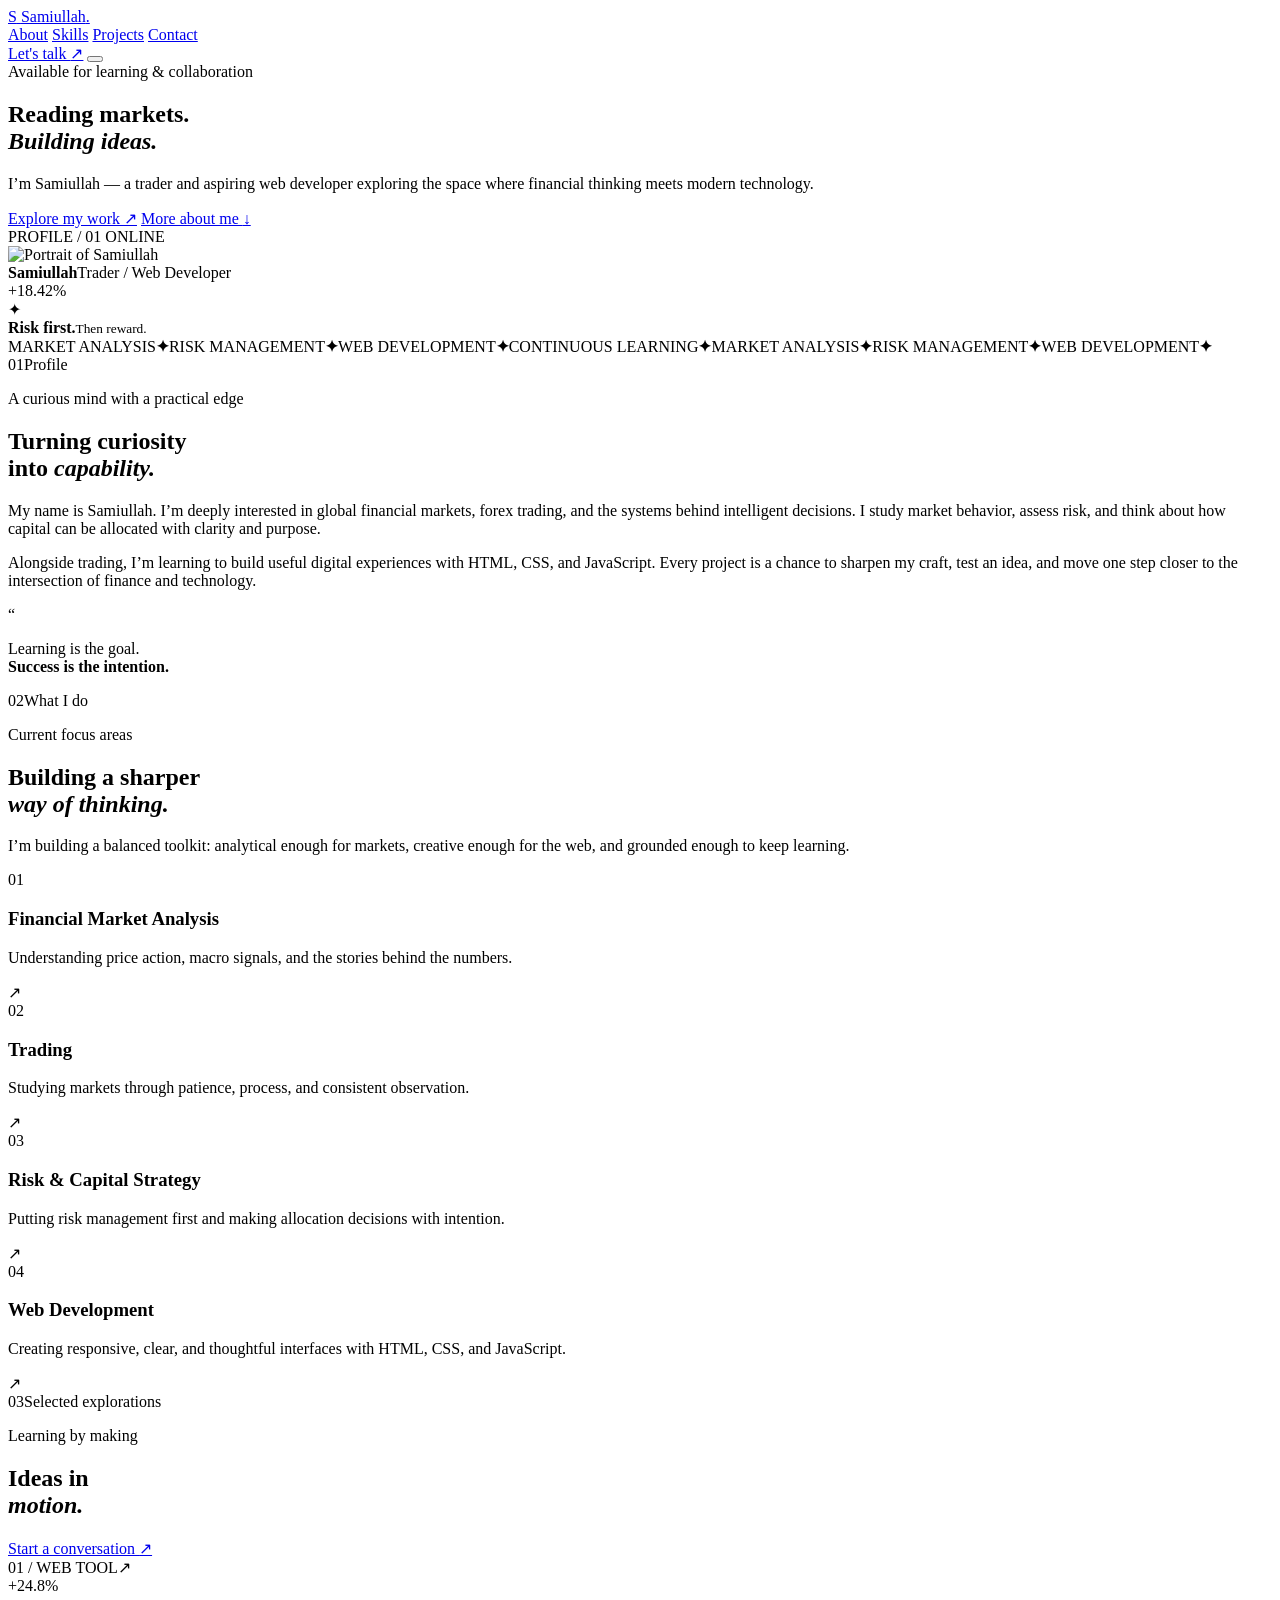
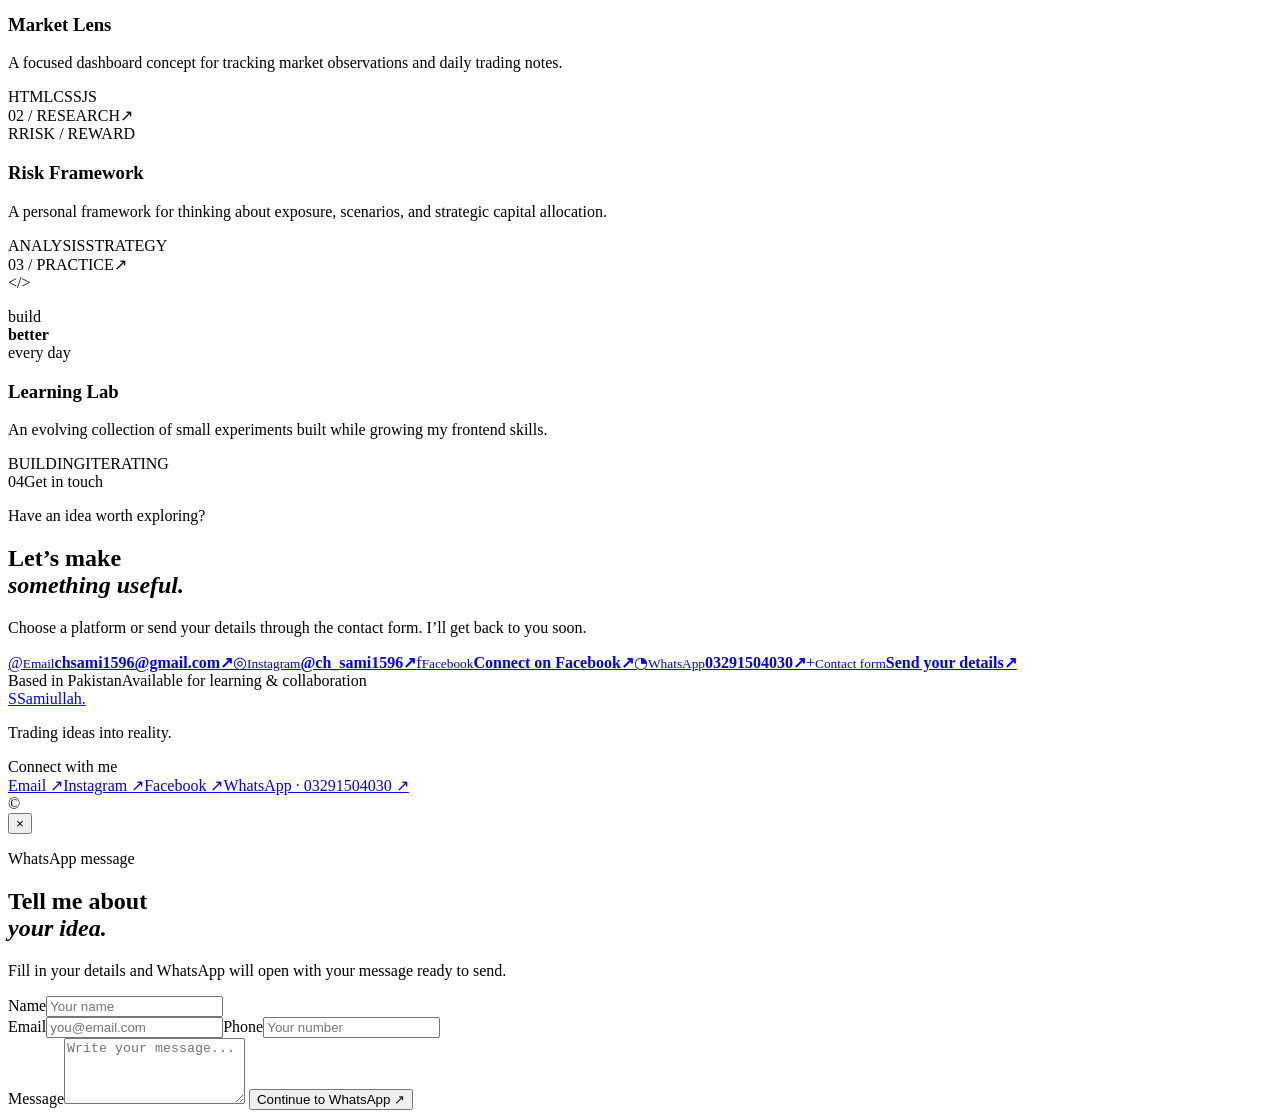
==== index.html @ 3edd19f3 "index.html added" ====
<!DOCTYPE html>
<html lang="en">
<head>
  <meta charset="UTF-8" />
  <meta name="viewport" content="width=device-width, initial-scale=1.0" />
  <meta name="description" content="Samiullah's portfolio — trader, market analyst, and aspiring web developer." />
  <title>Samiullah | Trader & Web Developer</title>
  <link rel="preconnect" href="https://fonts.googleapis.com" />
  <link rel="preconnect" href="https://fonts.gstatic.com" crossorigin />
  <link href="https://fonts.googleapis.com/css2?family=DM+Mono:wght@400;500&family=Manrope:wght@400;500;600;700;800&display=swap" rel="stylesheet" />
  <link rel="stylesheet" href="style.css" />
</head>
<body>
  <div class="page-shell">
    <header class="site-header" id="top">
      <a class="brand" href="#top" aria-label="Samiullah home">
        <span class="brand-mark">S</span>
        <span>Samiullah<span class="brand-dot">.</span></span>
      </a>
      <nav class="desktop-nav" aria-label="Main navigation">
        <a href="#about">About</a>
        <a href="#skills">Skills</a>
        <a href="#projects">Projects</a>
        <a href="#contact">Contact</a>
      </nav>
      <a class="header-cta" href="mailto:chsami1596@gmail.com">Let's talk <span>↗</span></a>
      <button class="menu-toggle" aria-label="Open navigation" aria-expanded="false"><span></span><span></span></button>
    </header>

    <main>
      <section class="hero section-grid" aria-labelledby="hero-title">
        <div class="hero-copy reveal">
          <div class="eyebrow"><span class="status-dot"></span> Available for learning & collaboration</div>
          <h1 id="hero-title">Reading markets.<br /><em>Building ideas.</em></h1>
          <p class="hero-intro">I’m Samiullah — a trader and aspiring web developer exploring the space where financial thinking meets modern technology.</p>
          <div class="hero-actions">
            <a class="button button-primary" href="#projects">Explore my work <span>↗</span></a>
            <a class="text-link" href="#about">More about me <span>↓</span></a>
          </div>
        </div>
        <div class="hero-visual profile-visual reveal reveal-delay">
          <div class="profile-card">
            <div class="profile-top"><span>PROFILE / 01</span><span class="live-label"><i></i> ONLINE</span></div>
            <div class="portrait-frame"><img src="sami.png" alt="Portrait of Samiullah" /></div>
            <div class="profile-caption"><div><strong>Samiullah</strong><span>Trader / Web Developer</span></div><span class="profile-signal">+18.42%</span></div>
          </div>
          <div class="floating-note"><span class="note-icon">✦</span><div><strong>Risk first.</strong><small>Then reward.</small></div></div>
        </div>
      </section>

      <div class="ticker" aria-label="Portfolio themes">
        <div class="ticker-track"><span>MARKET ANALYSIS</span><b>✦</b><span>RISK MANAGEMENT</span><b>✦</b><span>WEB DEVELOPMENT</span><b>✦</b><span>CONTINUOUS LEARNING</span><b>✦</b><span>MARKET ANALYSIS</span><b>✦</b><span>RISK MANAGEMENT</span><b>✦</b><span>WEB DEVELOPMENT</span><b>✦</b></div>
      </div>

      <section class="about section-grid section-space" id="about">
        <div class="section-kicker"><span>01</span><span class="line"></span><span>Profile</span></div>
        <div class="about-content reveal">
          <div class="section-heading"><p class="overline">A curious mind with a practical edge</p><h2>Turning curiosity<br />into <em>capability.</em></h2></div>
          <div class="about-columns"><p>My name is Samiullah. I’m deeply interested in global financial markets, forex trading, and the systems behind intelligent decisions. I study market behavior, assess risk, and think about how capital can be allocated with clarity and purpose.</p><p>Alongside trading, I’m learning to build useful digital experiences with HTML, CSS, and JavaScript. Every project is a chance to sharpen my craft, test an idea, and move one step closer to the intersection of finance and technology.</p></div>
          <div class="quote"><span>“</span><p>Learning is the goal.<br /><strong>Success is the intention.</strong></p></div>
        </div>
      </section>

      <section class="skills section-space" id="skills">
        <div class="section-kicker"><span>02</span><span class="line"></span><span>What I do</span></div>
        <div class="skills-header reveal"><div><p class="overline">Current focus areas</p><h2>Building a sharper<br /><em>way of thinking.</em></h2></div><p class="section-aside">I’m building a balanced toolkit: analytical enough for markets, creative enough for the web, and grounded enough to keep learning.</p></div>
        <div class="skills-list">
          <article class="skill-row reveal"><span class="skill-number">01</span><div class="skill-main"><h3>Financial Market Analysis</h3><p>Understanding price action, macro signals, and the stories behind the numbers.</p></div><span class="skill-arrow">↗</span></article>
          <article class="skill-row reveal"><span class="skill-number">02</span><div class="skill-main"><h3>Trading</h3><p>Studying markets through patience, process, and consistent observation.</p></div><span class="skill-arrow">↗</span></article>
          <article class="skill-row reveal"><span class="skill-number">03</span><div class="skill-main"><h3>Risk & Capital Strategy</h3><p>Putting risk management first and making allocation decisions with intention.</p></div><span class="skill-arrow">↗</span></article>
          <article class="skill-row reveal"><span class="skill-number">04</span><div class="skill-main"><h3>Web Development</h3><p>Creating responsive, clear, and thoughtful interfaces with HTML, CSS, and JavaScript.</p></div><span class="skill-arrow">↗</span></article>
        </div>
      </section>

      <section class="projects section-space" id="projects">
        <div class="section-kicker"><span>03</span><span class="line"></span><span>Selected explorations</span></div>
        <div class="projects-header reveal"><div><p class="overline">Learning by making</p><h2>Ideas in<br /><em>motion.</em></h2></div><a class="text-link" href="mailto:chsami1596@gmail.com?subject=Project%20collaboration">Start a conversation <span>↗</span></a></div>
        <div class="project-grid">
          <article class="project-card project-card-dark reveal"><div class="project-top"><span class="project-type">01 / WEB TOOL</span><span class="project-icon">↗</span></div><div class="mini-dashboard"><div class="mini-bars"><i></i><i></i><i></i><i></i><i></i></div><div class="mini-line"></div><span>+24.8%</span></div><div class="project-info"><h3>Market Lens</h3><p>A focused dashboard concept for tracking market observations and daily trading notes.</p><div class="tags"><span>HTML</span><span>CSS</span><span>JS</span></div></div></article>
          <article class="project-card project-card-green reveal"><div class="project-top"><span class="project-type">02 / RESEARCH</span><span class="project-icon">↗</span></div><div class="research-visual"><span class="research-orbit orbit-one"></span><span class="research-orbit orbit-two"></span><span class="research-core">R</span><span class="research-label">RISK / REWARD</span></div><div class="project-info"><h3>Risk Framework</h3><p>A personal framework for thinking about exposure, scenarios, and strategic capital allocation.</p><div class="tags"><span>ANALYSIS</span><span>STRATEGY</span></div></div></article>
          <article class="project-card project-card-paper reveal"><div class="project-top"><span class="project-type">03 / PRACTICE</span><span class="project-icon">↗</span></div><div class="code-visual"><span>&lt;/&gt;</span><p>build<br /><b>better</b><br />every day<span class="cursor"></span></p></div><div class="project-info"><h3>Learning Lab</h3><p>An evolving collection of small experiments built while growing my frontend skills.</p><div class="tags"><span>BUILDING</span><span>ITERATING</span></div></div></article>
        </div>
      </section>

      <section class="contact section-space" id="contact">
        <div class="contact-panel reveal"><div class="section-kicker"><span>04</span><span class="line"></span><span>Get in touch</span></div><div class="contact-content"><p class="overline">Have an idea worth exploring?</p><h2>Let’s make<br /><em>something useful.</em></h2><p class="contact-copy">Choose a platform or send your details through the contact form. I’ll get back to you soon.</p><div class="contact-links"><a class="contact-link contact-trigger" data-contact="email" href="#whatsapp-form"><span class="contact-link-icon">@</span><span><small>Email</small><strong>chsami1596@gmail.com</strong></span><b>↗</b></a><a class="contact-link contact-trigger" data-contact="instagram" href="#whatsapp-form"><span class="contact-link-icon">◎</span><span><small>Instagram</small><strong>@ch_sami1596</strong></span><b>↗</b></a><a class="contact-link contact-trigger" data-contact="facebook" href="#whatsapp-form"><span class="contact-link-icon">f</span><span><small>Facebook</small><strong>Connect on Facebook</strong></span><b>↗</b></a><a class="contact-link contact-trigger" data-contact="whatsapp" href="#whatsapp-form"><span class="contact-link-icon">◔</span><span><small>WhatsApp</small><strong>03291504030</strong></span><b>↗</b></a><a class="contact-link contact-trigger contact-link-form" data-contact="whatsapp" href="#whatsapp-form"><span class="contact-link-icon">+</span><span><small>Contact form</small><strong>Send your details</strong></span><b>↗</b></a></div><div class="contact-meta"><span>Based in Pakistan</span><span>Available for learning & collaboration</span></div></div></div>
      </section>
    </main>
    <footer class="site-footer">
      <div class="footer-brand"><a class="brand" href="#top"><span class="brand-mark">S</span><span>Samiullah<span class="brand-dot">.</span></span></a><p>Trading ideas into reality.</p></div>
      <div class="footer-contact"><span class="footer-label">Connect with me</span><div class="footer-links"><a class="contact-trigger" data-contact="email" href="#whatsapp-form">Email <span>↗</span></a><a class="contact-trigger" data-contact="instagram" href="#whatsapp-form">Instagram <span>↗</span></a><a class="contact-trigger" data-contact="facebook" href="#whatsapp-form">Facebook <span>↗</span></a><a class="contact-trigger" data-contact="whatsapp" href="#whatsapp-form">WhatsApp · 03291504030 <span>↗</span></a></div></div>
      <span class="footer-year">© <span id="year"></span></span>
    </footer>
  </div>
  <div class="modal" id="whatsapp-form" aria-hidden="true" role="dialog" aria-modal="true" aria-labelledby="whatsapp-title">
    <div class="modal-backdrop" data-close-modal></div>
    <div class="modal-card">
      <button class="modal-close" type="button" aria-label="Close contact form" data-close-modal>×</button>
      <p class="overline" id="modal-channel-label">WhatsApp message</p>
      <h2 id="whatsapp-title">Tell me about<br /><em>your idea.</em></h2>
      <p class="modal-intro">Fill in your details and WhatsApp will open with your message ready to send.</p>
      <form id="whatsapp-contact-form">
        <label>Name<input type="text" name="name" placeholder="Your name" required /></label>
        <div class="form-row"><label>Email<input type="email" name="email" placeholder="you@email.com" required /></label><label>Phone<input type="tel" name="phone" placeholder="Your number" required /></label></div>
        <label>Message<textarea name="message" rows="4" placeholder="Write your message..." required></textarea></label>
        <button class="button button-primary" id="modal-submit" type="submit">Continue to WhatsApp <span>↗</span></button>
      </form>
    </div>
  </div>
  <script src="script.js"></script>
</body>
</html>
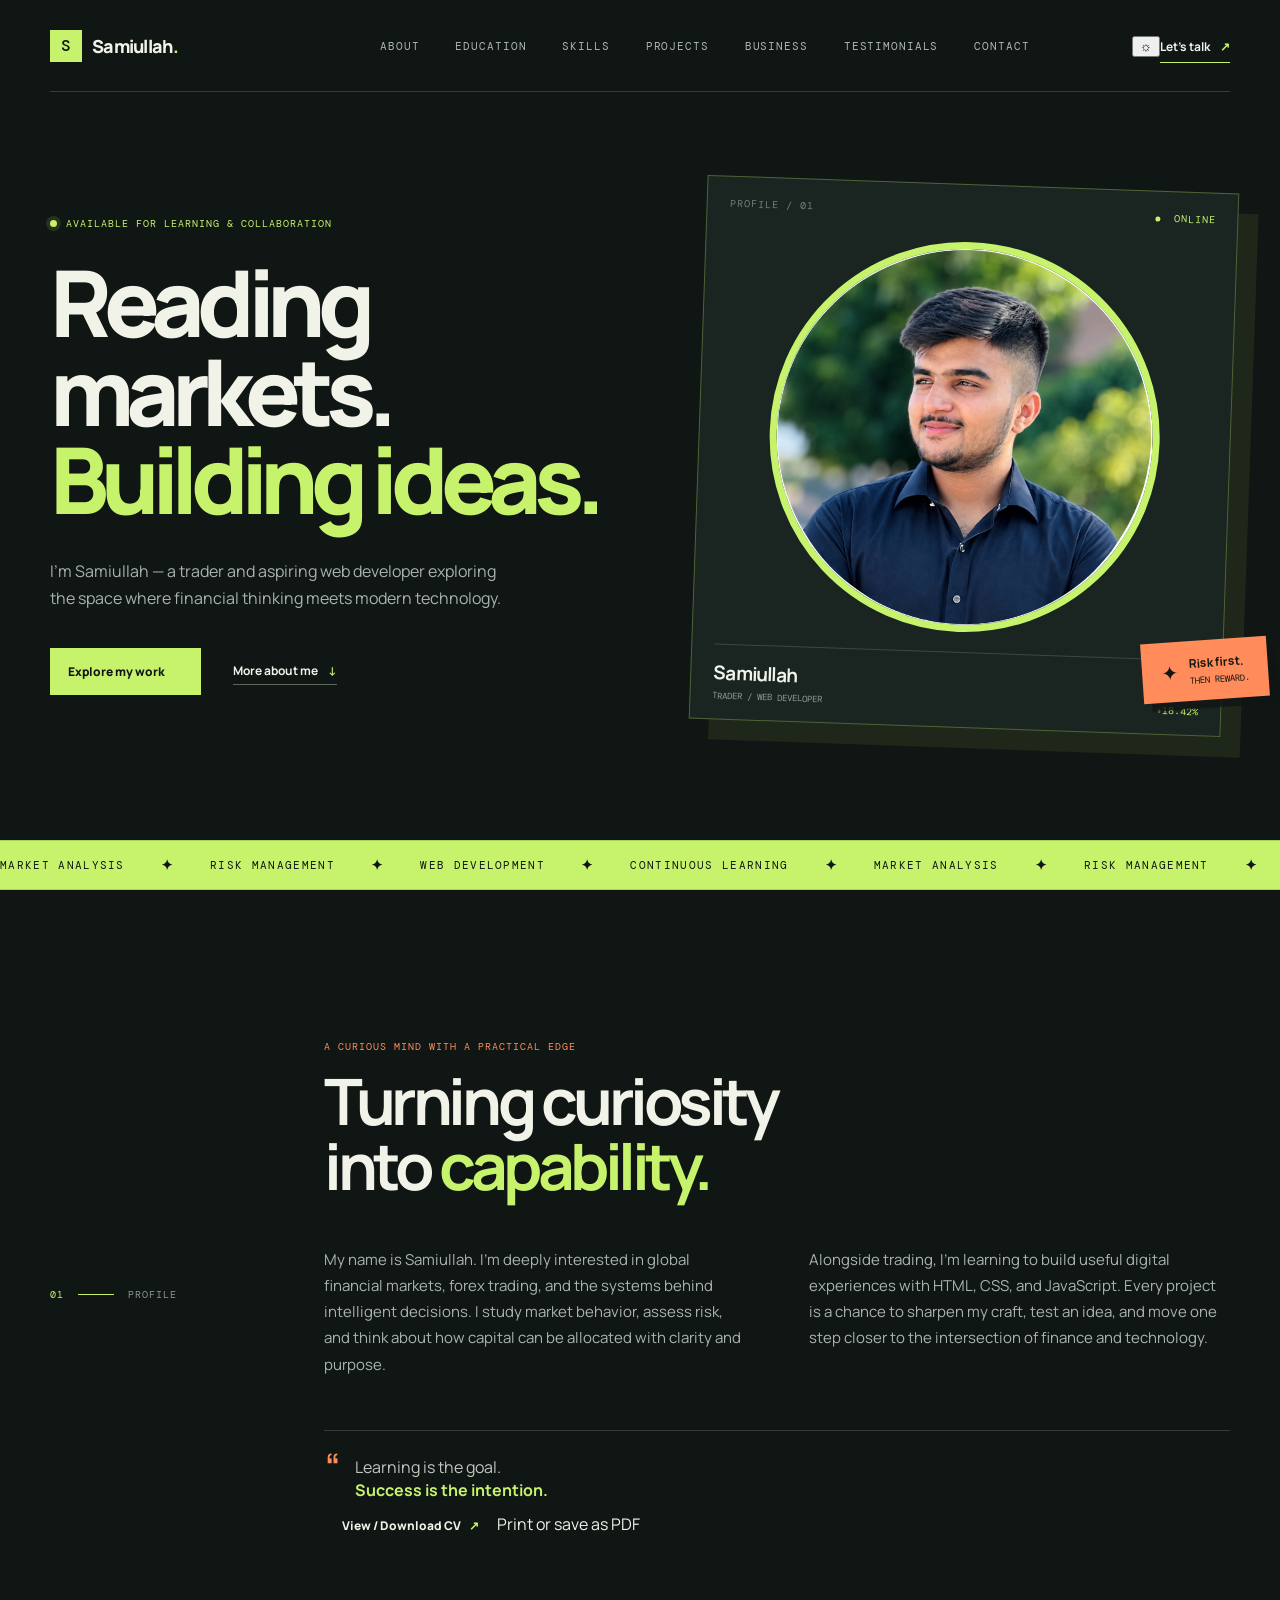
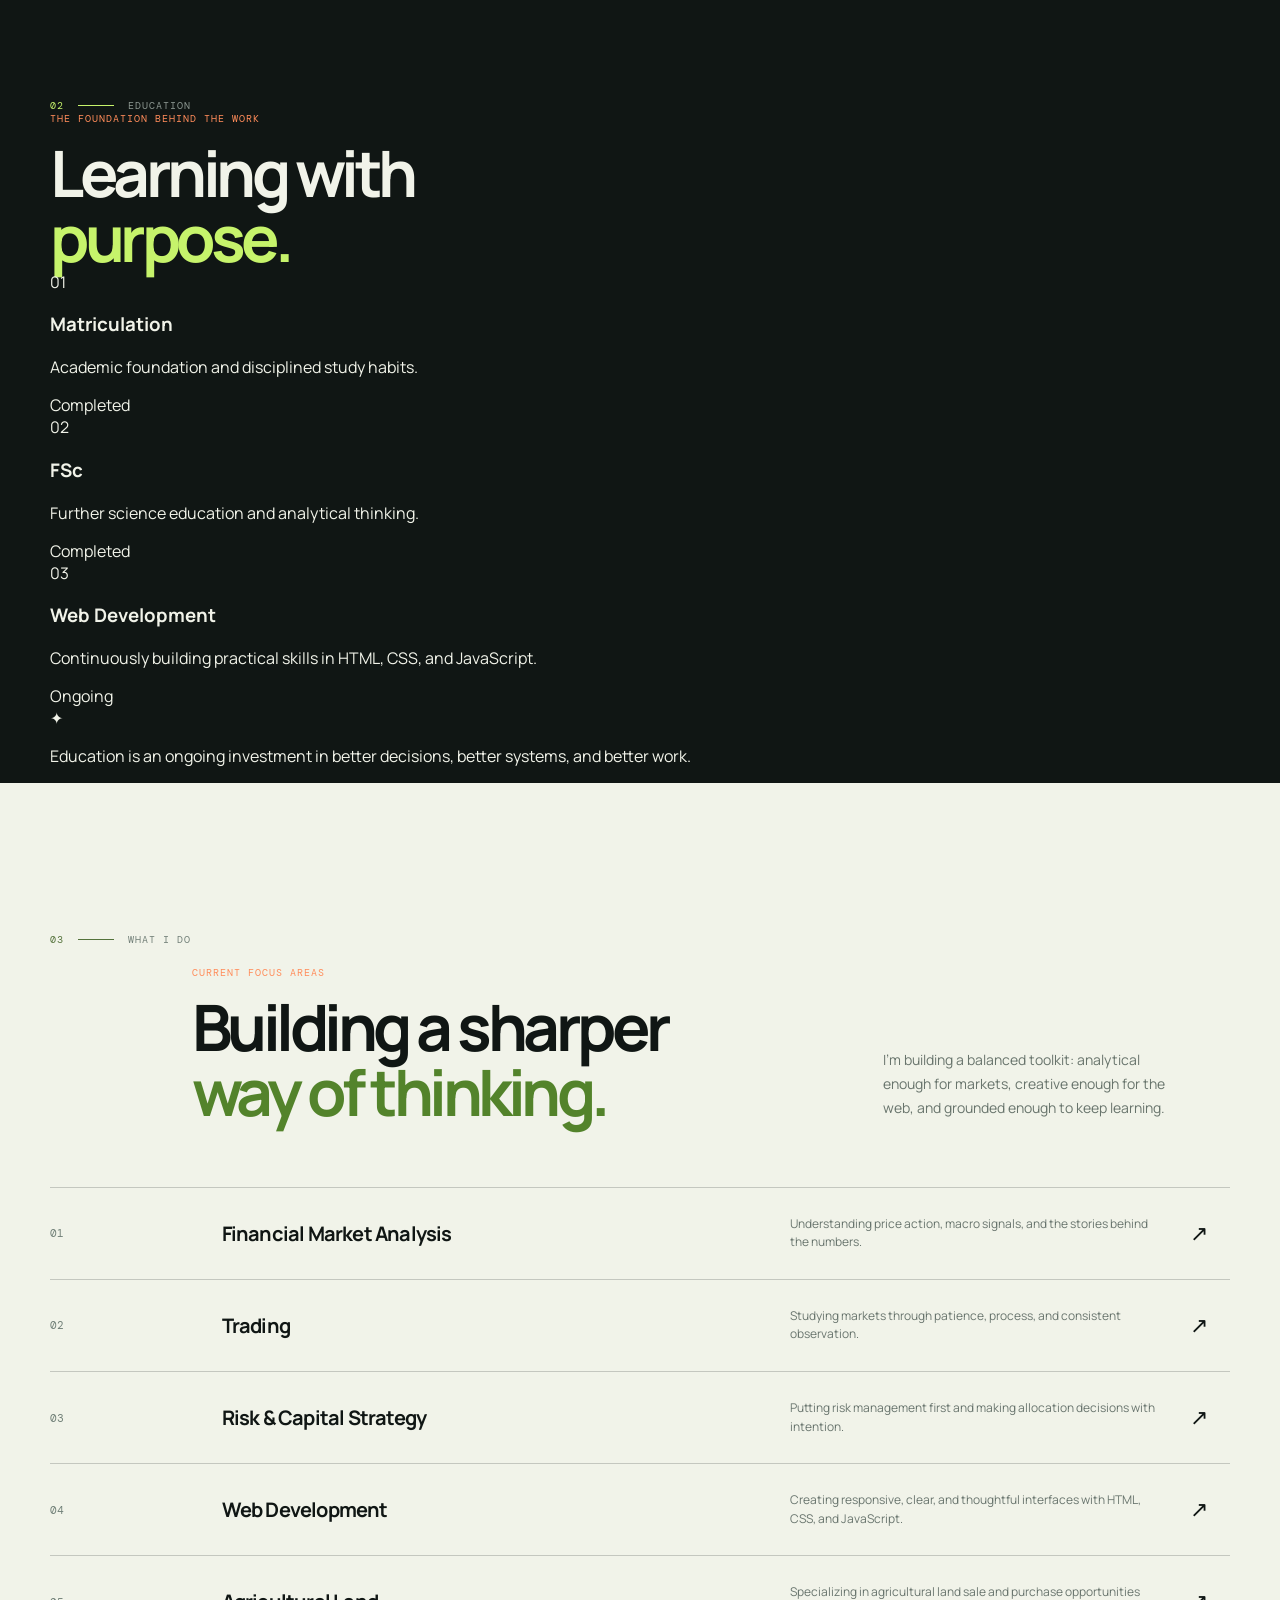
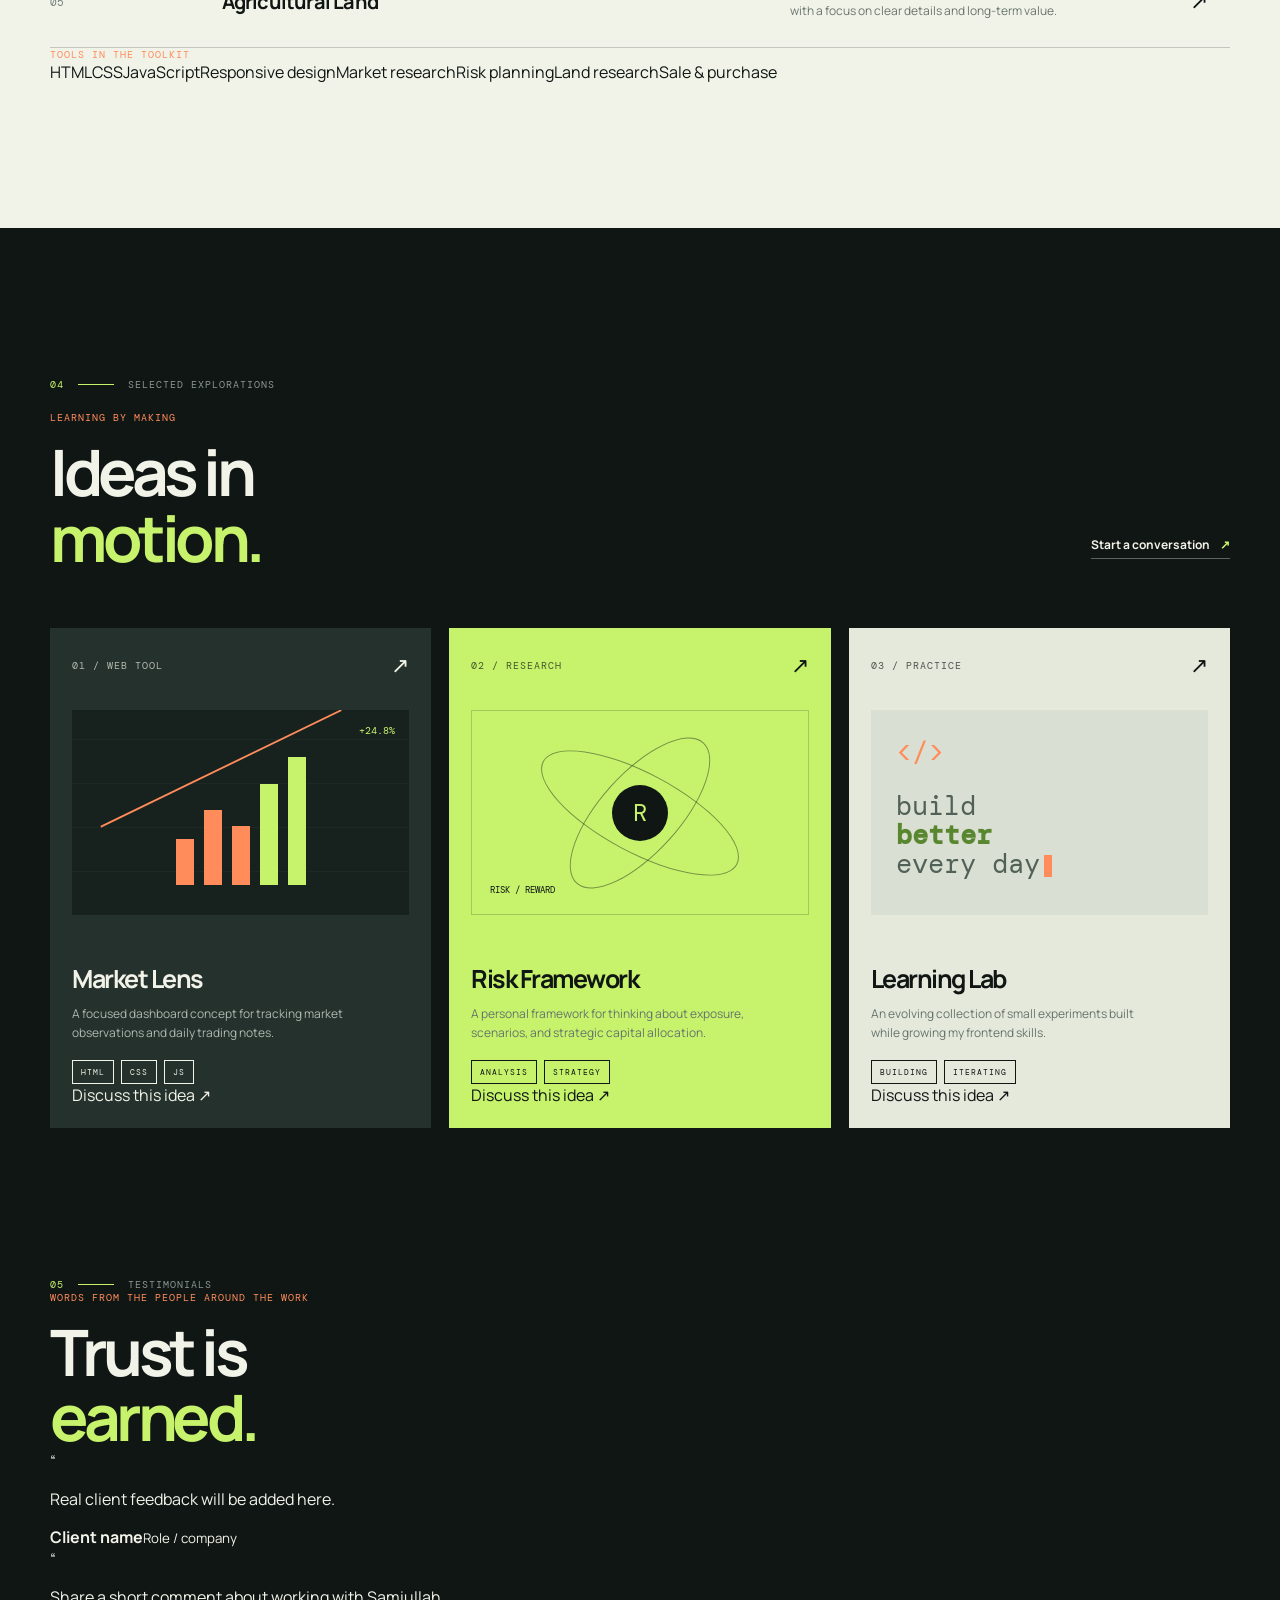
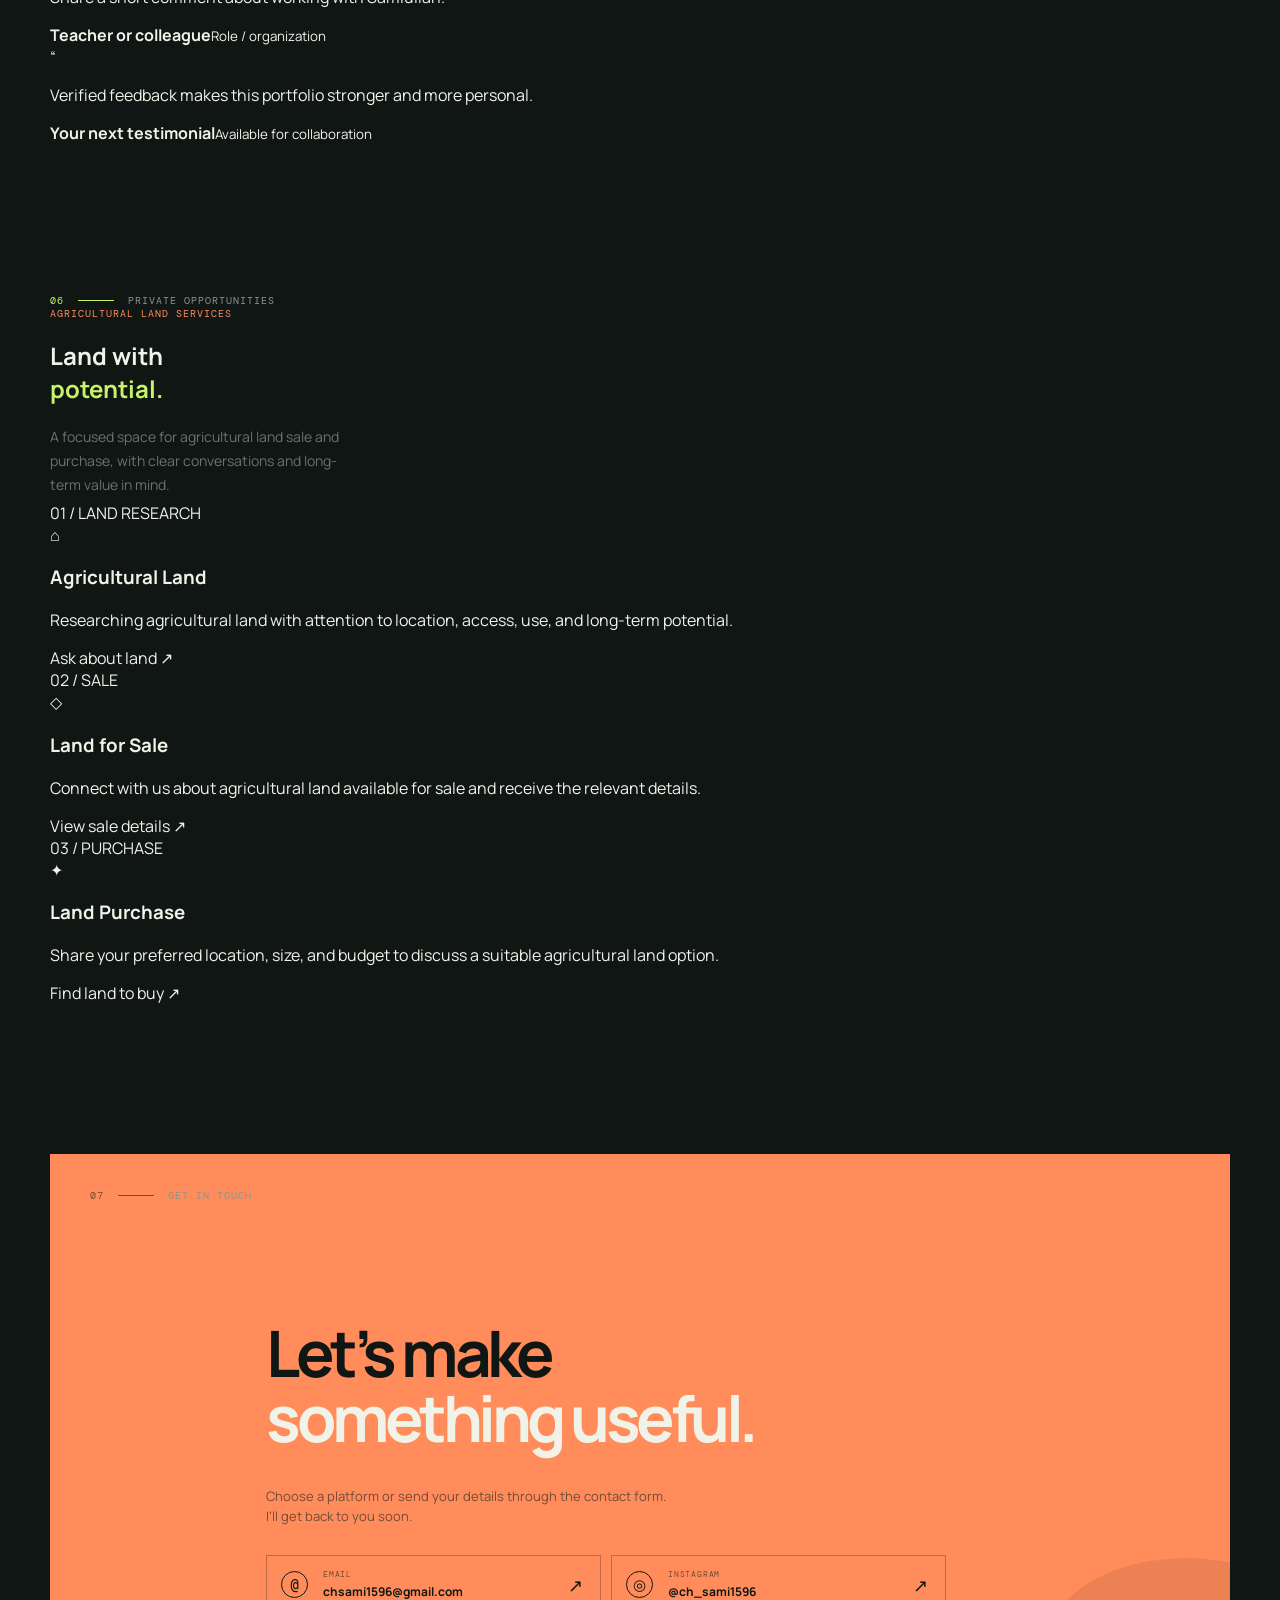
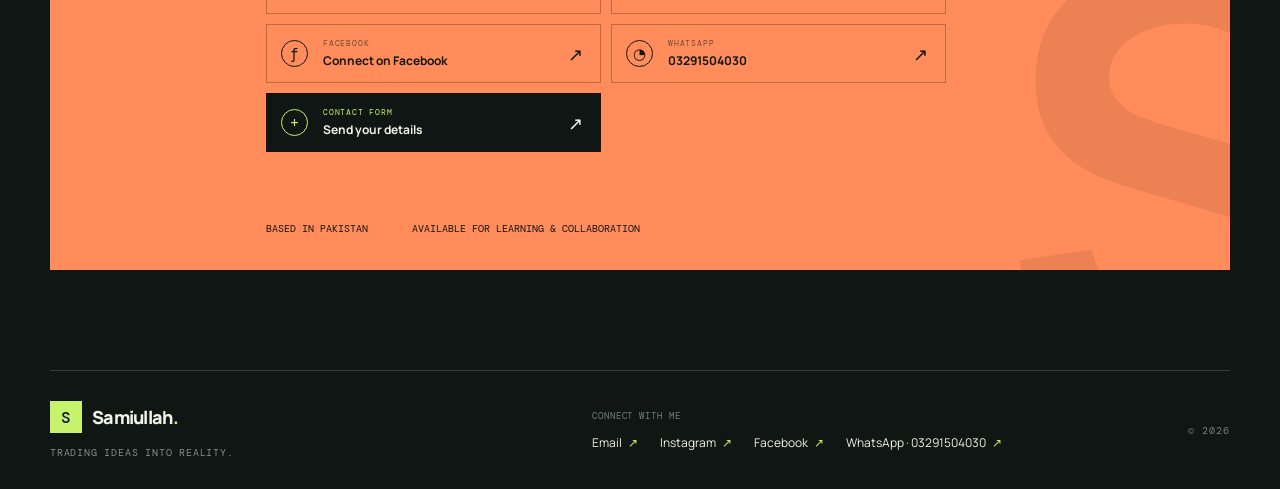
==== commit fb17c987: "index.html" ====
--- a/index.html
+++ b/index.html
@@ -4,11 +4,26 @@
   <meta charset="UTF-8" />
   <meta name="viewport" content="width=device-width, initial-scale=1.0" />
   <meta name="description" content="Samiullah's portfolio — trader, market analyst, and aspiring web developer." />
+  <meta name="theme-color" content="#101614" />
+  <meta property="og:title" content="Samiullah | Trader & Web Developer" />
+  <meta property="og:description" content="A portfolio exploring the space between financial thinking and modern technology." />
+  <meta property="og:type" content="website" />
+  <meta property="og:image" content="sami.png" />
+  <link rel="canonical" href="https://your-domain.com/" />
   <title>Samiullah | Trader & Web Developer</title>
+  <link rel="icon" type="image/png" href="sami.png" />
   <link rel="preconnect" href="https://fonts.googleapis.com" />
   <link rel="preconnect" href="https://fonts.gstatic.com" crossorigin />
   <link href="https://fonts.googleapis.com/css2?family=DM+Mono:wght@400;500&family=Manrope:wght@400;500;600;700;800&display=swap" rel="stylesheet" />
   <link rel="stylesheet" href="style.css" />
+  <!-- Replace G-REPLACE_WITH_MEASUREMENT_ID with your Google Analytics 4 ID. -->
+  <script async src="https://www.googletagmanager.com/gtag/js?id=G-REPLACE_WITH_MEASUREMENT_ID"></script>
+  <script>
+    window.dataLayer = window.dataLayer || [];
+    function gtag(){dataLayer.push(arguments);}
+    gtag('js', new Date());
+    gtag('config', 'G-REPLACE_WITH_MEASUREMENT_ID');
+  </script>
 </head>
 <body>
   <div class="page-shell">
@@ -19,11 +34,14 @@
       </a>
       <nav class="desktop-nav" aria-label="Main navigation">
         <a href="#about">About</a>
+        <a href="#education">Education</a>
         <a href="#skills">Skills</a>
         <a href="#projects">Projects</a>
+        <a href="#business">Business</a>
+        <a href="#testimonials">Testimonials</a>
         <a href="#contact">Contact</a>
       </nav>
-      <a class="header-cta" href="mailto:chsami1596@gmail.com">Let's talk <span>↗</span></a>
+      <div class="header-actions"><button class="theme-toggle" type="button" aria-label="Switch to light theme" aria-pressed="false"><span>☼</span></button><a class="header-cta" href="https://wa.me/923291504030?text=Hello%20Samiullah%2C%20I%27d%20like%20to%20talk.">Let's talk <span>↗</span></a></div>
       <button class="menu-toggle" aria-label="Open navigation" aria-expanded="false"><span></span><span></span></button>
     </header>
 
@@ -58,32 +76,70 @@
           <div class="section-heading"><p class="overline">A curious mind with a practical edge</p><h2>Turning curiosity<br />into <em>capability.</em></h2></div>
           <div class="about-columns"><p>My name is Samiullah. I’m deeply interested in global financial markets, forex trading, and the systems behind intelligent decisions. I study market behavior, assess risk, and think about how capital can be allocated with clarity and purpose.</p><p>Alongside trading, I’m learning to build useful digital experiences with HTML, CSS, and JavaScript. Every project is a chance to sharpen my craft, test an idea, and move one step closer to the intersection of finance and technology.</p></div>
           <div class="quote"><span>“</span><p>Learning is the goal.<br /><strong>Success is the intention.</strong></p></div>
+          <div class="profile-actions"><a class="button button-dark" href="cv.html" target="_blank" rel="noopener">View / Download CV <span>↗</span></a><span>Print or save as PDF</span></div>
+        </div>
+      </section>
+
+      <section class="education section-grid section-space" id="education">
+        <div class="section-kicker"><span>02</span><span class="line"></span><span>Education</span></div>
+        <div class="education-content reveal">
+          <div class="section-heading"><p class="overline">The foundation behind the work</p><h2>Learning with<br /><em>purpose.</em></h2></div>
+          <div class="education-list">
+            <article class="education-item"><span class="education-number">01</span><div><h3>Matriculation</h3><p>Academic foundation and disciplined study habits.</p></div><span class="education-status">Completed</span></article>
+            <article class="education-item"><span class="education-number">02</span><div><h3>FSc</h3><p>Further science education and analytical thinking.</p></div><span class="education-status">Completed</span></article>
+            <article class="education-item"><span class="education-number">03</span><div><h3>Web Development</h3><p>Continuously building practical skills in HTML, CSS, and JavaScript.</p></div><span class="education-status">Ongoing</span></article>
+          </div>
+          <div class="education-note"><span>✦</span><p>Education is an ongoing investment in better decisions, better systems, and better work.</p></div>
         </div>
       </section>
 
       <section class="skills section-space" id="skills">
-        <div class="section-kicker"><span>02</span><span class="line"></span><span>What I do</span></div>
+        <div class="section-kicker"><span>03</span><span class="line"></span><span>What I do</span></div>
         <div class="skills-header reveal"><div><p class="overline">Current focus areas</p><h2>Building a sharper<br /><em>way of thinking.</em></h2></div><p class="section-aside">I’m building a balanced toolkit: analytical enough for markets, creative enough for the web, and grounded enough to keep learning.</p></div>
         <div class="skills-list">
           <article class="skill-row reveal"><span class="skill-number">01</span><div class="skill-main"><h3>Financial Market Analysis</h3><p>Understanding price action, macro signals, and the stories behind the numbers.</p></div><span class="skill-arrow">↗</span></article>
           <article class="skill-row reveal"><span class="skill-number">02</span><div class="skill-main"><h3>Trading</h3><p>Studying markets through patience, process, and consistent observation.</p></div><span class="skill-arrow">↗</span></article>
           <article class="skill-row reveal"><span class="skill-number">03</span><div class="skill-main"><h3>Risk & Capital Strategy</h3><p>Putting risk management first and making allocation decisions with intention.</p></div><span class="skill-arrow">↗</span></article>
           <article class="skill-row reveal"><span class="skill-number">04</span><div class="skill-main"><h3>Web Development</h3><p>Creating responsive, clear, and thoughtful interfaces with HTML, CSS, and JavaScript.</p></div><span class="skill-arrow">↗</span></article>
+          <article class="skill-row reveal"><span class="skill-number">05</span><div class="skill-main"><h3>Agricultural Land</h3><p>Specializing in agricultural land sale and purchase opportunities with a focus on clear details and long-term value.</p></div><span class="skill-arrow">↗</span></article>
+        </div>
+        <div class="toolkit reveal"><p class="overline">Tools in the toolkit</p><div class="toolkit-list"><span>HTML</span><span>CSS</span><span>JavaScript</span><span>Responsive design</span><span>Market research</span><span>Risk planning</span><span>Land research</span><span>Sale & purchase</span></div></div>
+      </section>
+
+      <section class="projects section-space" id="projects">
+        <div class="section-kicker"><span>04</span><span class="line"></span><span>Selected explorations</span></div>
+        <div class="projects-header reveal"><div><p class="overline">Learning by making</p><h2>Ideas in<br /><em>motion.</em></h2></div><a class="text-link" href="mailto:chsami1596@gmail.com?subject=Project%20collaboration">Start a conversation <span>↗</span></a></div>
+        <div class="project-grid">
+          <article class="project-card project-card-dark reveal"><div class="project-top"><span class="project-type">01 / WEB TOOL</span><span class="project-icon">↗</span></div><div class="mini-dashboard"><div class="mini-bars"><i></i><i></i><i></i><i></i><i></i></div><div class="mini-line"></div><span>+24.8%</span></div><div class="project-info"><h3>Market Lens</h3><p>A focused dashboard concept for tracking market observations and daily trading notes.</p><div class="tags"><span>HTML</span><span>CSS</span><span>JS</span></div><a class="project-link" href="#contact">Discuss this idea <span>↗</span></a></div></article>
+          <article class="project-card project-card-green reveal"><div class="project-top"><span class="project-type">02 / RESEARCH</span><span class="project-icon">↗</span></div><div class="research-visual"><span class="research-orbit orbit-one"></span><span class="research-orbit orbit-two"></span><span class="research-core">R</span><span class="research-label">RISK / REWARD</span></div><div class="project-info"><h3>Risk Framework</h3><p>A personal framework for thinking about exposure, scenarios, and strategic capital allocation.</p><div class="tags"><span>ANALYSIS</span><span>STRATEGY</span></div><a class="project-link" href="#contact">Discuss this idea <span>↗</span></a></div></article>
+          <article class="project-card project-card-paper reveal"><div class="project-top"><span class="project-type">03 / PRACTICE</span><span class="project-icon">↗</span></div><div class="code-visual"><span>&lt;/&gt;</span><p>build<br /><b>better</b><br />every day<span class="cursor"></span></p></div><div class="project-info"><h3>Learning Lab</h3><p>An evolving collection of small experiments built while growing my frontend skills.</p><div class="tags"><span>BUILDING</span><span>ITERATING</span></div><a class="project-link" href="#contact">Discuss this idea <span>↗</span></a></div></article>
         </div>
       </section>
 
-      <section class="projects section-space" id="projects">
-        <div class="section-kicker"><span>03</span><span class="line"></span><span>Selected explorations</span></div>
-        <div class="projects-header reveal"><div><p class="overline">Learning by making</p><h2>Ideas in<br /><em>motion.</em></h2></div><a class="text-link" href="mailto:chsami1596@gmail.com?subject=Project%20collaboration">Start a conversation <span>↗</span></a></div>
-        <div class="project-grid">
-          <article class="project-card project-card-dark reveal"><div class="project-top"><span class="project-type">01 / WEB TOOL</span><span class="project-icon">↗</span></div><div class="mini-dashboard"><div class="mini-bars"><i></i><i></i><i></i><i></i><i></i></div><div class="mini-line"></div><span>+24.8%</span></div><div class="project-info"><h3>Market Lens</h3><p>A focused dashboard concept for tracking market observations and daily trading notes.</p><div class="tags"><span>HTML</span><span>CSS</span><span>JS</span></div></div></article>
-          <article class="project-card project-card-green reveal"><div class="project-top"><span class="project-type">02 / RESEARCH</span><span class="project-icon">↗</span></div><div class="research-visual"><span class="research-orbit orbit-one"></span><span class="research-orbit orbit-two"></span><span class="research-core">R</span><span class="research-label">RISK / REWARD</span></div><div class="project-info"><h3>Risk Framework</h3><p>A personal framework for thinking about exposure, scenarios, and strategic capital allocation.</p><div class="tags"><span>ANALYSIS</span><span>STRATEGY</span></div></div></article>
-          <article class="project-card project-card-paper reveal"><div class="project-top"><span class="project-type">03 / PRACTICE</span><span class="project-icon">↗</span></div><div class="code-visual"><span>&lt;/&gt;</span><p>build<br /><b>better</b><br />every day<span class="cursor"></span></p></div><div class="project-info"><h3>Learning Lab</h3><p>An evolving collection of small experiments built while growing my frontend skills.</p><div class="tags"><span>BUILDING</span><span>ITERATING</span></div></div></article>
+      <section class="testimonials section-grid section-space" id="testimonials">
+        <div class="section-kicker"><span>05</span><span class="line"></span><span>Testimonials</span></div>
+        <div class="testimonials-content reveal">
+          <div class="section-heading"><p class="overline">Words from the people around the work</p><h2>Trust is<br /><em>earned.</em></h2></div>
+          <div class="testimonial-grid">
+            <article class="testimonial-card"><span class="quote-mark">“</span><p>Real client feedback will be added here.</p><strong>Client name</strong><small>Role / company</small></article>
+            <article class="testimonial-card"><span class="quote-mark">“</span><p>Share a short comment about working with Samiullah.</p><strong>Teacher or colleague</strong><small>Role / organization</small></article>
+            <article class="testimonial-card testimonial-card-accent"><span class="quote-mark">“</span><p>Verified feedback makes this portfolio stronger and more personal.</p><strong>Your next testimonial</strong><small>Available for collaboration</small></article>
+          </div>
+        </div>
+      </section>
+
+      <section class="business section-space" id="business">
+        <div class="section-kicker"><span>06</span><span class="line"></span><span>Private opportunities</span></div>
+        <div class="business-header reveal"><div><p class="overline">Agricultural land services</p><h2>Land with<br /><em>potential.</em></h2></div><p class="section-aside">A focused space for agricultural land sale and purchase, with clear conversations and long-term value in mind.</p></div>
+        <div class="business-grid">
+          <article class="business-card business-card-dark reveal"><span class="business-index">01 / LAND RESEARCH</span><div class="business-icon">⌂</div><h3>Agricultural Land</h3><p>Researching agricultural land with attention to location, access, use, and long-term potential.</p><a href="https://wa.me/923291504030?text=Hello%20Samiullah%2C%20I%27d%20like%20to%20discuss%20agricultural%20land." target="_blank" rel="noopener">Ask about land <span>↗</span></a></article>
+          <article class="business-card business-card-gold reveal"><span class="business-index">02 / SALE</span><div class="business-icon">◇</div><h3>Land for Sale</h3><p>Connect with us about agricultural land available for sale and receive the relevant details.</p><a href="https://wa.me/923291504030?text=Hello%20Samiullah%2C%20I%27m%20interested%20in%20agricultural%20land%20for%20sale." target="_blank" rel="noopener">View sale details <span>↗</span></a></article>
+          <article class="business-card business-card-outline reveal"><span class="business-index">03 / PURCHASE</span><div class="business-icon">✦</div><h3>Land Purchase</h3><p>Share your preferred location, size, and budget to discuss a suitable agricultural land option.</p><a href="https://wa.me/923291504030?text=Hello%20Samiullah%2C%20I%27m%20looking%20to%20purchase%20agricultural%20land." target="_blank" rel="noopener">Find land to buy <span>↗</span></a></article>
         </div>
       </section>
 
       <section class="contact section-space" id="contact">
-        <div class="contact-panel reveal"><div class="section-kicker"><span>04</span><span class="line"></span><span>Get in touch</span></div><div class="contact-content"><p class="overline">Have an idea worth exploring?</p><h2>Let’s make<br /><em>something useful.</em></h2><p class="contact-copy">Choose a platform or send your details through the contact form. I’ll get back to you soon.</p><div class="contact-links"><a class="contact-link contact-trigger" data-contact="email" href="#whatsapp-form"><span class="contact-link-icon">@</span><span><small>Email</small><strong>chsami1596@gmail.com</strong></span><b>↗</b></a><a class="contact-link contact-trigger" data-contact="instagram" href="#whatsapp-form"><span class="contact-link-icon">◎</span><span><small>Instagram</small><strong>@ch_sami1596</strong></span><b>↗</b></a><a class="contact-link contact-trigger" data-contact="facebook" href="#whatsapp-form"><span class="contact-link-icon">f</span><span><small>Facebook</small><strong>Connect on Facebook</strong></span><b>↗</b></a><a class="contact-link contact-trigger" data-contact="whatsapp" href="#whatsapp-form"><span class="contact-link-icon">◔</span><span><small>WhatsApp</small><strong>03291504030</strong></span><b>↗</b></a><a class="contact-link contact-trigger contact-link-form" data-contact="whatsapp" href="#whatsapp-form"><span class="contact-link-icon">+</span><span><small>Contact form</small><strong>Send your details</strong></span><b>↗</b></a></div><div class="contact-meta"><span>Based in Pakistan</span><span>Available for learning & collaboration</span></div></div></div>
+        <div class="contact-panel reveal"><div class="section-kicker"><span>07</span><span class="line"></span><span>Get in touch</span></div><div class="contact-content"><p class="overline">Have an idea worth exploring?</p><h2>Let’s make<br /><em>something useful.</em></h2><p class="contact-copy">Choose a platform or send your details through the contact form. I’ll get back to you soon.</p><div class="contact-links"><a class="contact-link contact-trigger" data-contact="email" href="#whatsapp-form"><span class="contact-link-icon">@</span><span><small>Email</small><strong>chsami1596@gmail.com</strong></span><b>↗</b></a><a class="contact-link contact-trigger" data-contact="instagram" href="#whatsapp-form"><span class="contact-link-icon">◎</span><span><small>Instagram</small><strong>@ch_sami1596</strong></span><b>↗</b></a><a class="contact-link contact-trigger" data-contact="facebook" href="#whatsapp-form"><span class="contact-link-icon">f</span><span><small>Facebook</small><strong>Connect on Facebook</strong></span><b>↗</b></a><a class="contact-link contact-trigger" data-contact="whatsapp" href="#whatsapp-form"><span class="contact-link-icon">◔</span><span><small>WhatsApp</small><strong>03291504030</strong></span><b>↗</b></a><a class="contact-link contact-trigger contact-link-form" data-contact="whatsapp" href="#whatsapp-form"><span class="contact-link-icon">+</span><span><small>Contact form</small><strong>Send your details</strong></span><b>↗</b></a></div><div class="contact-meta"><span>Based in Pakistan</span><span>Available for learning & collaboration</span></div></div></div>
       </section>
     </main>
     <footer class="site-footer">
--- a/style.css
+++ b/style.css
@@ -0,0 +1,28 @@
+@import url('https://fonts.googleapis.com/css2?family=DM+Mono:wght@400;500&family=Manrope:wght@400;500;600;700;800&display=swap');
+
+:root { --ink: #101614; --ink-soft: #1a2421; --paper: #f1f3e9; --paper-deep: #e5e9dc; --green: #c6f36b; --orange: #ff8c5a; --muted: #87918b; --line: rgba(241,243,233,.17); --display: 'Manrope', sans-serif; --mono: 'DM Mono', monospace; }
+* { box-sizing: border-box; }
+html { scroll-behavior: smooth; }
+body { margin: 0; color: var(--paper); background: var(--ink); font-family: var(--display); -webkit-font-smoothing: antialiased; }
+a { color: inherit; text-decoration: none; }
+.page-shell { overflow: hidden; }
+.site-header, .section-grid, .section-space, .site-footer { width: min(1180px, calc(100% - 96px)); margin-inline: auto; }
+.site-header { height: 92px; display: flex; align-items: center; justify-content: space-between; border-bottom: 1px solid var(--line); }
+.brand { display: inline-flex; align-items: center; gap: 10px; font-weight: 800; letter-spacing: -.04em; font-size: 18px; }
+.brand-mark { display: grid; place-items: center; width: 32px; height: 32px; color: var(--ink); background: var(--green); font-family: var(--mono); font-size: 16px; font-weight: 500; }
+.brand-dot { color: var(--green); }.desktop-nav { display: flex; gap: 36px; margin-left: 100px; color: #aeb7b0; font-family: var(--mono); font-size: 11px; text-transform: uppercase; letter-spacing: .08em; }.desktop-nav a { transition: color .2s ease; }.desktop-nav a:hover { color: var(--green); }
+.header-cta { border-bottom: 1px solid var(--green); padding: 7px 0; font-size: 12px; font-weight: 700; }.header-cta span, .text-link span, .button span, .email-link span { color: var(--green); margin-left: 8px; }.menu-toggle { display: none; background: none; border: 0; padding: 10px 0; }.menu-toggle span { display: block; width: 24px; height: 1px; background: var(--paper); margin: 5px; }
+.hero { min-height: 660px; display: grid; grid-template-columns: 1.03fr .97fr; align-items: center; gap: 7%; padding-block: 92px 112px; }.eyebrow, .overline, .project-type, .section-kicker, .signal-top, .signal-bottom, .live-label, .tags, .footer-year { font-family: var(--mono); text-transform: uppercase; letter-spacing: .1em; font-size: 10px; }.eyebrow { display: flex; align-items: center; gap: 9px; color: var(--green); margin-bottom: 28px; }.status-dot, .live-label i { width: 7px; height: 7px; border-radius: 50%; background: var(--green); display: inline-block; box-shadow: 0 0 0 4px rgba(198,243,107,.12); }.hero h1 { max-width: 680px; margin: 0; font-size: clamp(54px, 7.2vw, 100px); line-height: .96; letter-spacing: -.085em; font-weight: 800; }.hero h1 em, h2 em { color: var(--green); font-style: normal; }.hero-intro { max-width: 470px; margin: 34px 0 36px; color: #a9b2ac; font-size: 16px; line-height: 1.7; }.hero-actions { display: flex; align-items: center; gap: 32px; }.button { display: inline-flex; align-items: center; padding: 15px 18px; font-size: 12px; font-weight: 800; }.button-primary { background: var(--green); color: var(--ink); transition: transform .2s, background .2s; }.button-primary:hover { transform: translateY(-3px); background: #d7ff82; }.text-link { font-size: 12px; font-weight: 700; padding-block: 5px; border-bottom: 1px solid rgba(241,243,233,.35); }.text-link:hover { border-color: var(--green); }
+.hero-visual { position: relative; }.signal-card { padding: 20px 22px 17px; background: var(--ink-soft); border: 1px solid rgba(198,243,107,.3); box-shadow: 20px 20px 0 rgba(198,243,107,.08); transform: rotate(2deg); }.signal-top, .signal-bottom { display: flex; justify-content: space-between; color: #718078; }.live-label { color: var(--green); }.live-label i { width: 5px; height: 5px; margin-right: 6px; box-shadow: none; }.chart-area { position: relative; height: 270px; margin-top: 24px; background: repeating-linear-gradient(0deg, transparent, transparent 53px, rgba(241,243,233,.08) 54px), repeating-linear-gradient(90deg, transparent, transparent 89px, rgba(241,243,233,.06) 90px); }.chart-area svg { position: absolute; inset: 15px 0 0; width: 100%; height: calc(100% - 15px); overflow: visible; }.chart-fill { fill: url(#chartFill); }.chart-line { fill: none; stroke: var(--green); stroke-width: 3; }.chart-point { fill: var(--orange); stroke: var(--paper); stroke-width: 3; }.chart-label { position: absolute; color: #718078; font: 9px var(--mono); letter-spacing: .1em; }.chart-label-high { top: 17px; left: 0; }.chart-label-low { bottom: 5px; right: 0; }.signal-bottom { border-top: 1px solid var(--line); padding-top: 15px; }.signal-bottom strong { color: var(--green); }.floating-note { position: absolute; display: flex; gap: 11px; align-items: center; right: -38px; bottom: 28px; padding: 14px 19px; background: var(--orange); color: var(--ink); transform: rotate(-4deg); box-shadow: 8px 8px 0 rgba(16,22,20,.8); }.note-icon { font-size: 20px; }.floating-note strong, .floating-note small { display: block; }.floating-note strong { font-size: 12px; }.floating-note small { margin-top: 3px; font: 9px var(--mono); text-transform: uppercase; }
+.ticker { overflow: hidden; border-block: 1px solid rgba(16,22,20,.15); background: var(--green); color: var(--ink); white-space: nowrap; }.ticker-track { display: flex; align-items: center; justify-content: space-around; gap: 36px; min-width: max-content; padding: 15px 0; font: 11px var(--mono); letter-spacing: .12em; animation: ticker 30s linear infinite; }.ticker b { font-size: 14px; }
+.section-space { padding-top: 150px; }.section-kicker { display: flex; align-items: center; gap: 14px; color: var(--green); }.section-kicker .line { display: block; width: 36px; height: 1px; background: var(--green); }.section-kicker span:last-child { color: #8b9690; }.about { display: grid; grid-template-columns: 180px 1fr; gap: 8%; }.section-heading h2, .skills h2, .projects h2, .contact h2 { font-size: clamp(40px, 5vw, 68px); line-height: 1.02; letter-spacing: -.07em; margin: 15px 0 0; }.overline { color: var(--orange); margin: 0; }.about-columns { display: grid; grid-template-columns: 1fr 1fr; gap: 7%; margin-top: 48px; color: #aab4ad; font-size: 15px; line-height: 1.75; }.about-columns p { margin: 0; }.quote { display: flex; gap: 14px; margin-top: 52px; padding-top: 25px; border-top: 1px solid var(--line); }.quote > span { color: var(--orange); font-size: 46px; line-height: .6; }.quote p { margin: 0; color: #bfc7c0; font-size: 16px; line-height: 1.45; }.quote strong { color: var(--green); }
+.skills { background: var(--paper); color: var(--ink); width: 100%; max-width: none; padding: 150px max(48px, calc((100% - 1180px) / 2)) 145px; }.skills .section-kicker { color: #54723b; }.skills .section-kicker .line { background: #54723b; }.skills .section-kicker span:last-child { color: #738079; }.skills-header { display: flex; justify-content: space-between; align-items: end; gap: 40px; margin: 20px 0 62px 12%; }.skills-header h2 em { color: #53832b; }.section-aside { max-width: 295px; margin: 0 5% 5px 0; color: #68746c; font-size: 14px; line-height: 1.7; }.skills-list { border-top: 1px solid rgba(16,22,20,.2); }.skill-row { display: grid; grid-template-columns: 12% 1fr 40px; gap: 30px; align-items: center; padding: 27px 0; border-bottom: 1px solid rgba(16,22,20,.2); transition: padding .25s, background .25s; }.skill-row:hover { padding-left: 15px; background: rgba(198,243,107,.25); }.skill-number, .skill-arrow { font: 11px var(--mono); color: #718078; }.skill-main { display: flex; align-items: center; justify-content: space-between; gap: 30px; }.skill-main h3 { margin: 0; font-size: 20px; letter-spacing: -.04em; }.skill-main p { max-width: 370px; margin: 0; color: #69756e; font-size: 12px; line-height: 1.55; }.skill-arrow { color: var(--ink); font-size: 22px; }
+.projects-header { display: flex; align-items: end; justify-content: space-between; margin: 20px 0 58px; }.projects-header .text-link { margin-bottom: 11px; }.project-grid { display: grid; grid-template-columns: repeat(3, 1fr); gap: 18px; }.project-card { min-height: 500px; display: flex; flex-direction: column; padding: 22px; color: var(--paper); }.project-card-dark { background: #25312c; }.project-card-green { background: var(--green); color: var(--ink); }.project-card-paper { background: var(--paper-deep); color: var(--ink); }.project-top { display: flex; align-items: center; justify-content: space-between; }.project-type { opacity: .7; }.project-icon { font-size: 22px; }.mini-dashboard { position: relative; display: flex; align-items: end; justify-content: center; gap: 15px; height: 205px; margin: 30px 0 25px; padding: 30px; background: #17221e; overflow: hidden; }.mini-dashboard:before { content: ''; position: absolute; inset: 0; background: repeating-linear-gradient(0deg, transparent, transparent 43px, rgba(241,243,233,.06) 44px); }.mini-bars { display: flex; align-items: end; gap: 10px; height: 100%; z-index: 1; }.mini-bars i { width: 18px; height: 32%; background: var(--orange); }.mini-bars i:nth-child(2) { height: 52%; }.mini-bars i:nth-child(3) { height: 41%; }.mini-bars i:nth-child(4) { height: 70%; background: var(--green); }.mini-bars i:nth-child(5) { height: 88%; background: var(--green); }.mini-line { position: absolute; width: 72%; height: 60%; border-top: 2px solid var(--orange); transform: skewY(-19deg) rotate(-8deg); top: 54px; left: 36px; }.mini-dashboard > span { position: absolute; right: 14px; top: 14px; color: var(--green); font: 10px var(--mono); }.research-visual { position: relative; display: grid; place-items: center; height: 205px; margin: 30px 0 25px; overflow: hidden; border: 1px solid rgba(16,22,20,.2); }.research-orbit { position: absolute; display: block; width: 220px; height: 80px; border: 1px solid rgba(16,22,20,.45); border-radius: 50%; transform: rotate(28deg); }.orbit-two { transform: rotate(-48deg); width: 190px; }.research-core { display: grid; place-items: center; width: 56px; height: 56px; background: var(--ink); color: var(--green); border-radius: 50%; font: 24px var(--mono); z-index: 1; }.research-label { position: absolute; bottom: 18px; left: 18px; font: 9px var(--mono); }.code-visual { height: 205px; margin: 30px 0 25px; padding: 25px; color: #526158; background: #d9dfd2; font: 11px var(--mono); }.code-visual > span { color: var(--orange); font-size: 27px; }.code-visual p { margin: 22px 0; font-size: 27px; line-height: 1.07; }.code-visual b { color: #58872f; }.cursor { display: inline-block; width: 8px; height: 22px; margin-left: 4px; vertical-align: middle; background: var(--orange); animation: blink 1s steps(2) infinite; }.project-info { margin-top: auto; }.project-info h3 { margin: 0 0 8px; font-size: 25px; letter-spacing: -.06em; }.project-info p { max-width: 290px; margin: 0 0 18px; color: #aeb8b0; font-size: 12px; line-height: 1.6; }.project-card-green .project-info p, .project-card-paper .project-info p { color: #66746b; }.tags { display: flex; gap: 7px; }.tags span { padding: 6px 8px; border: 1px solid currentColor; font-size: 8px; }.contact { padding-bottom: 100px; }.contact-panel { position: relative; min-height: 540px; padding: 35px 40px; background: var(--orange); color: var(--ink); overflow: hidden; }.contact-panel:after { content: 'S'; position: absolute; right: -32px; bottom: -124px; color: rgba(16,22,20,.08); font: 700 580px/.8 var(--display); letter-spacing: -.2em; }.contact-panel .section-kicker { color: #704c39; position: relative; z-index: 1; }.contact-panel .section-kicker .line { background: #704c39; }.contact-content { position: relative; z-index: 1; margin: 90px 0 0 16%; }.contact-content h2 { margin-bottom: 35px; }.contact-content h2 em { color: var(--paper); }.email-link { display: inline-block; padding-bottom: 8px; border-bottom: 1px solid var(--ink); font-size: 15px; font-weight: 700; }.email-link span { color: var(--ink); }.contact-meta { display: flex; gap: 44px; margin-top: 70px; font: 10px var(--mono); text-transform: uppercase; }.contact-meta a { border-bottom: 1px solid var(--ink); }.site-footer { display: flex; align-items: center; justify-content: space-between; padding-block: 24px; border-top: 1px solid var(--line); color: #849089; }.site-footer .brand { color: var(--paper); }.site-footer p { margin: 0; font: 10px var(--mono); text-transform: uppercase; letter-spacing: .08em; }.footer-year { color: #718078; }
+.reveal { opacity: 0; transform: translateY(22px); transition: opacity .75s ease, transform .75s ease; }.reveal.visible { opacity: 1; transform: translateY(0); }.reveal-delay { transition-delay: .15s; }
+@keyframes ticker { to { transform: translateX(-25%); } } @keyframes blink { 50% { opacity: 0; } }
+.profile-card { padding: 20px 22px 17px; background: var(--ink-soft); border: 1px solid rgba(198,243,107,.3); box-shadow: 20px 20px 0 rgba(198,243,107,.08); transform: rotate(2deg); }.profile-top { display: flex; justify-content: space-between; color: #718078; font: 10px var(--mono); letter-spacing: .1em; }.portrait-frame { width: min(100%, 390px); aspect-ratio: 1; margin: 24px auto 20px; overflow: hidden; border-radius: 50%; border: 7px solid var(--green); background: var(--paper); }.portrait-frame img { display: block; width: 100%; height: 100%; object-fit: cover; }.profile-caption { display: flex; align-items: end; justify-content: space-between; border-top: 1px solid var(--line); padding-top: 15px; }.profile-caption strong, .profile-caption span { display: block; }.profile-caption strong { font-size: 19px; letter-spacing: -.04em; }.profile-caption div span { margin-top: 4px; color: #8f9c94; font: 9px var(--mono); text-transform: uppercase; }.profile-signal { color: var(--green); font: 10px var(--mono); }
+.site-footer { display: grid; grid-template-columns: 1fr 2fr auto; align-items: center; gap: 35px; padding-block: 30px; }.footer-brand p { margin: 13px 0 0; font: 10px var(--mono); text-transform: uppercase; letter-spacing: .08em; }.footer-contact { justify-self: center; }.footer-label { display: block; margin-bottom: 12px; color: #718078; font: 9px var(--mono); letter-spacing: .1em; text-transform: uppercase; }.footer-links { display: flex; flex-wrap: wrap; gap: 22px; }.footer-links a { color: var(--paper); font-size: 12px; }.footer-links a:hover { color: var(--green); }.footer-links span { color: var(--green); margin-left: 4px; }.contact-copy { max-width: 410px; margin: 22px 0 28px; color: #704c39; font-size: 13px; line-height: 1.6; }.contact-links { display: grid; grid-template-columns: repeat(2, minmax(220px, 1fr)); gap: 10px; max-width: 680px; }.contact-link { display: grid; grid-template-columns: 32px 1fr 18px; align-items: center; gap: 10px; padding: 13px 14px; border: 1px solid rgba(16,22,20,.28); color: var(--ink); transition: background .2s, transform .2s; }.contact-link:hover { background: rgba(241,243,233,.28); transform: translateY(-2px); }.contact-link-icon { display: grid; place-items: center; width: 27px; height: 27px; border: 1px solid var(--ink); border-radius: 50%; font: 15px var(--mono); }.contact-link small, .contact-link strong { display: block; }.contact-link small { margin-bottom: 4px; color: #704c39; font: 8px var(--mono); letter-spacing: .1em; text-transform: uppercase; }.contact-link strong { font-size: 12px; }.contact-link b { font-size: 18px; font-weight: 400; }.contact-link-form { background: var(--ink); color: var(--paper); border-color: var(--ink); }.contact-link-form .contact-link-icon { border-color: var(--green); color: var(--green); }.contact-link-form small { color: var(--green); }
+@media (max-width: 800px) { .site-header, .section-grid, .section-space, .site-footer { width: min(100% - 40px, 620px); }.site-header { height: 74px; }.desktop-nav, .header-cta { display: none; }.menu-toggle { display: block; }.desktop-nav.open { position: absolute; display: flex; z-index: 10; flex-direction: column; gap: 20px; top: 74px; left: 0; right: 0; padding: 25px 20px; background: var(--ink-soft); margin: 0; }.hero { display: block; padding-block: 76px 90px; }.hero h1 { font-size: clamp(54px, 15vw, 84px); }.hero-visual { margin: 70px 10px 0 0; }.floating-note { right: -12px; }.section-space { padding-top: 100px; }.about { display: block; }.about .section-kicker { margin-bottom: 52px; }.about-columns { display: block; margin-top: 36px; }.about-columns p + p { margin-top: 20px; }.skills { padding: 100px 20px; }.skills-header { display: block; margin: 20px 0 45px; }.section-aside { margin: 28px 0 0; }.skill-row { grid-template-columns: 35px 1fr 25px; gap: 10px; }.skill-main { display: block; }.skill-main h3 { font-size: 16px; }.skill-main p { margin-top: 8px; font-size: 11px; }.project-grid { grid-template-columns: 1fr; }.project-card { min-height: 450px; }.projects-header { display: block; }.projects-header .text-link { display: inline-block; margin-top: 30px; }.contact { padding-bottom: 70px; }.contact-panel { min-height: 500px; padding: 25px 20px; }.contact-content { margin: 80px 0 0; }.contact-meta { display: block; margin-top: 55px; }.contact-meta span { display: block; margin-top: 12px; }.site-footer { display: grid; grid-template-columns: 1fr auto; gap: 18px; }.site-footer p { grid-column: 1 / -1; grid-row: 2; }.footer-year { grid-column: 2; grid-row: 1; } }
+@media (max-width: 800px) { .site-footer { display: block; }.footer-contact { margin-top: 30px; }.footer-links { gap: 15px; }.footer-year { display: block; margin-top: 25px; }.contact-links { grid-template-columns: 1fr; }.contact-copy { margin-top: 18px; } }
+.modal { position: fixed; inset: 0; z-index: 30; display: grid; place-items: center; padding: 24px; visibility: hidden; opacity: 0; transition: opacity .25s ease, visibility .25s ease; }.modal.is-open { visibility: visible; opacity: 1; }.modal-backdrop { position: absolute; inset: 0; background: rgba(8,12,11,.78); backdrop-filter: blur(8px); }.modal-card { position: relative; width: min(100%, 560px); max-height: calc(100vh - 48px); overflow-y: auto; padding: 38px; background: var(--paper); color: var(--ink); transform: translateY(14px); transition: transform .25s ease; }.modal.is-open .modal-card { transform: translateY(0); }.modal-close { position: absolute; top: 18px; right: 20px; border: 0; background: transparent; color: var(--ink); font: 32px/1 var(--display); cursor: pointer; }.modal-card h2 { margin: 12px 0 14px; font-size: clamp(36px, 5vw, 56px); line-height: 1; letter-spacing: -.07em; }.modal-card h2 em { color: #53832b; }.modal-intro { max-width: 390px; margin: 0 0 26px; color: #68746c; font-size: 13px; line-height: 1.6; }.modal-card form { display: grid; gap: 16px; }.modal-card label { display: grid; gap: 7px; color: #536159; font: 10px var(--mono); letter-spacing: .08em; text-transform: uppercase; }.modal-card input, .modal-card textarea { width: 100%; border: 1px solid #b8c1b5; border-radius: 0; padding: 12px; outline: none; background: #fbfcf7; color: var(--ink); font: 13px var(--display); resize: vertical; }.modal-card input:focus, .modal-card textarea:focus { border-color: #53832b; box-shadow: 0 0 0 3px rgba(83,131,43,.13); }.form-row { display: grid; grid-template-columns: 1fr 1fr; gap: 14px; }.modal-card .button { border: 0; justify-content: center; cursor: pointer; margin-top: 4px; }.modal-open { overflow: hidden; }
+@media (max-width: 520px) { .modal-card { padding: 30px 20px 22px; }.form-row { grid-template-columns: 1fr; gap: 16px; } }
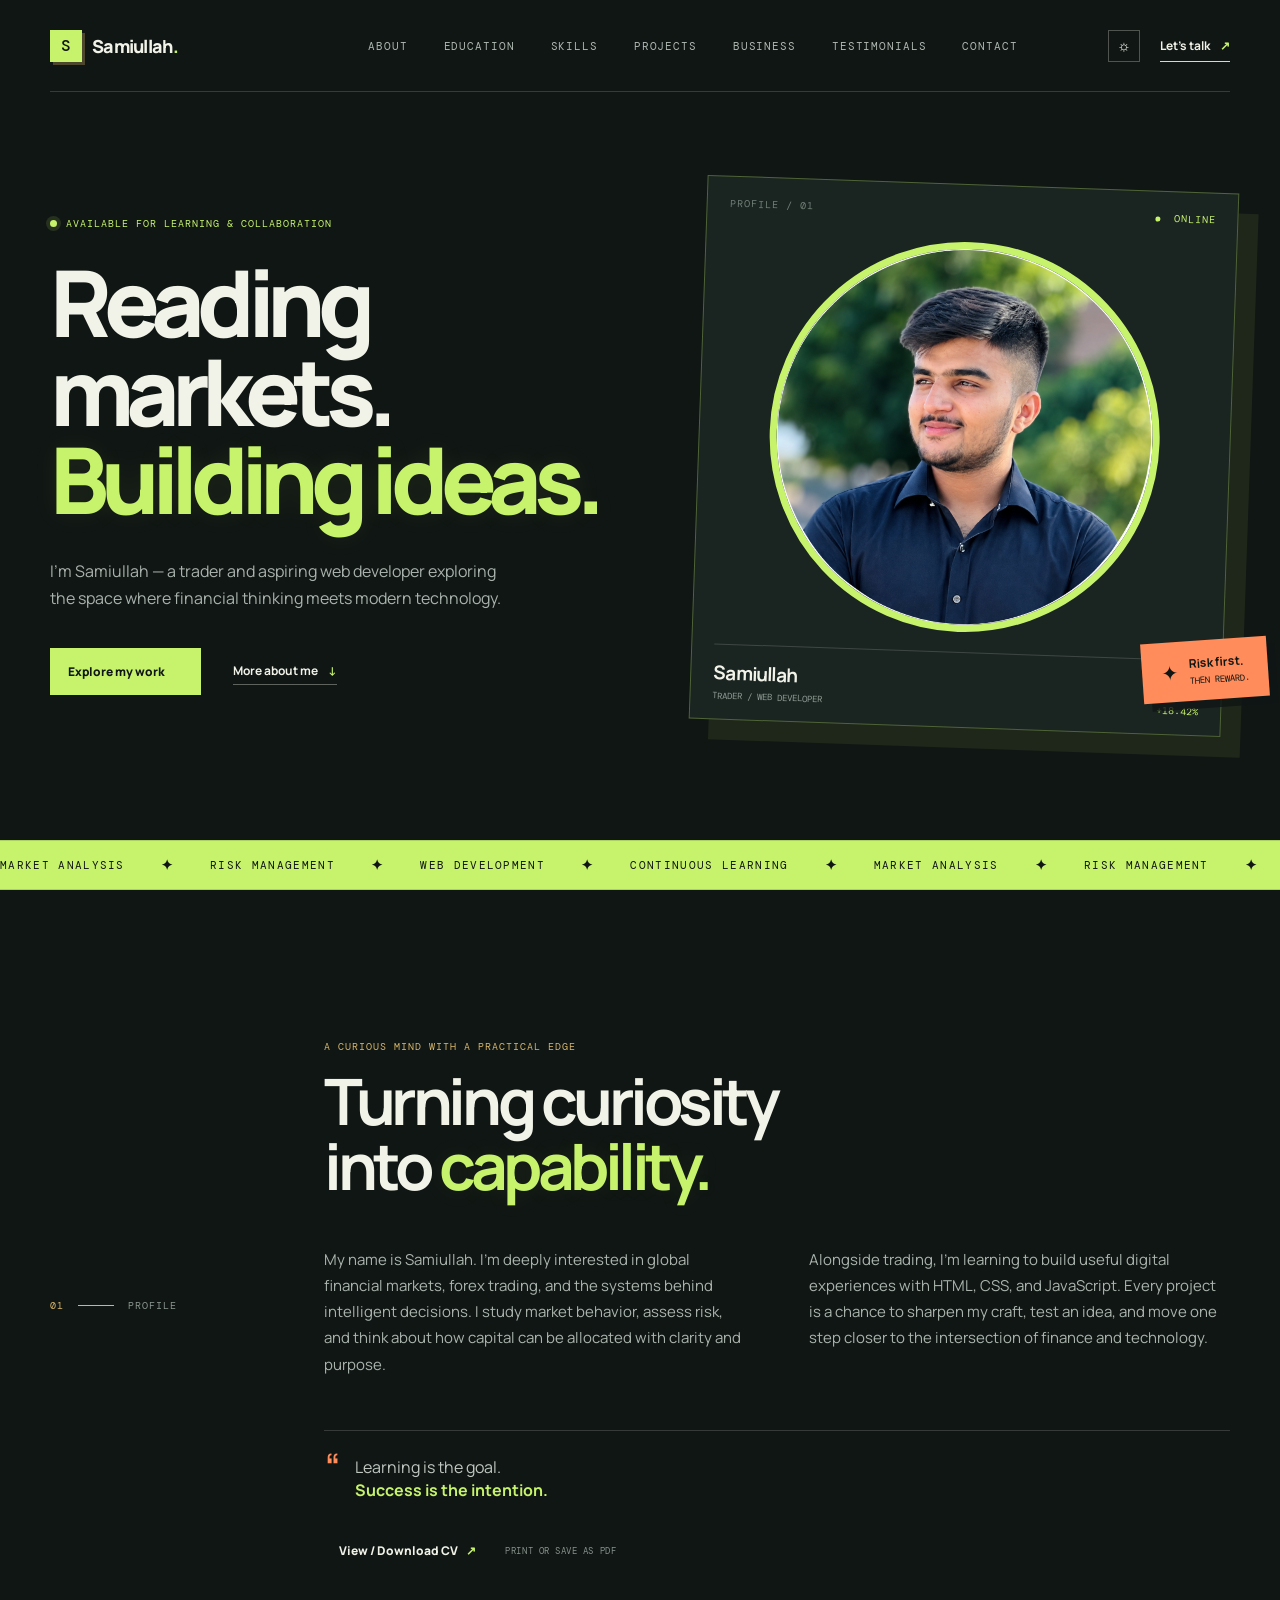
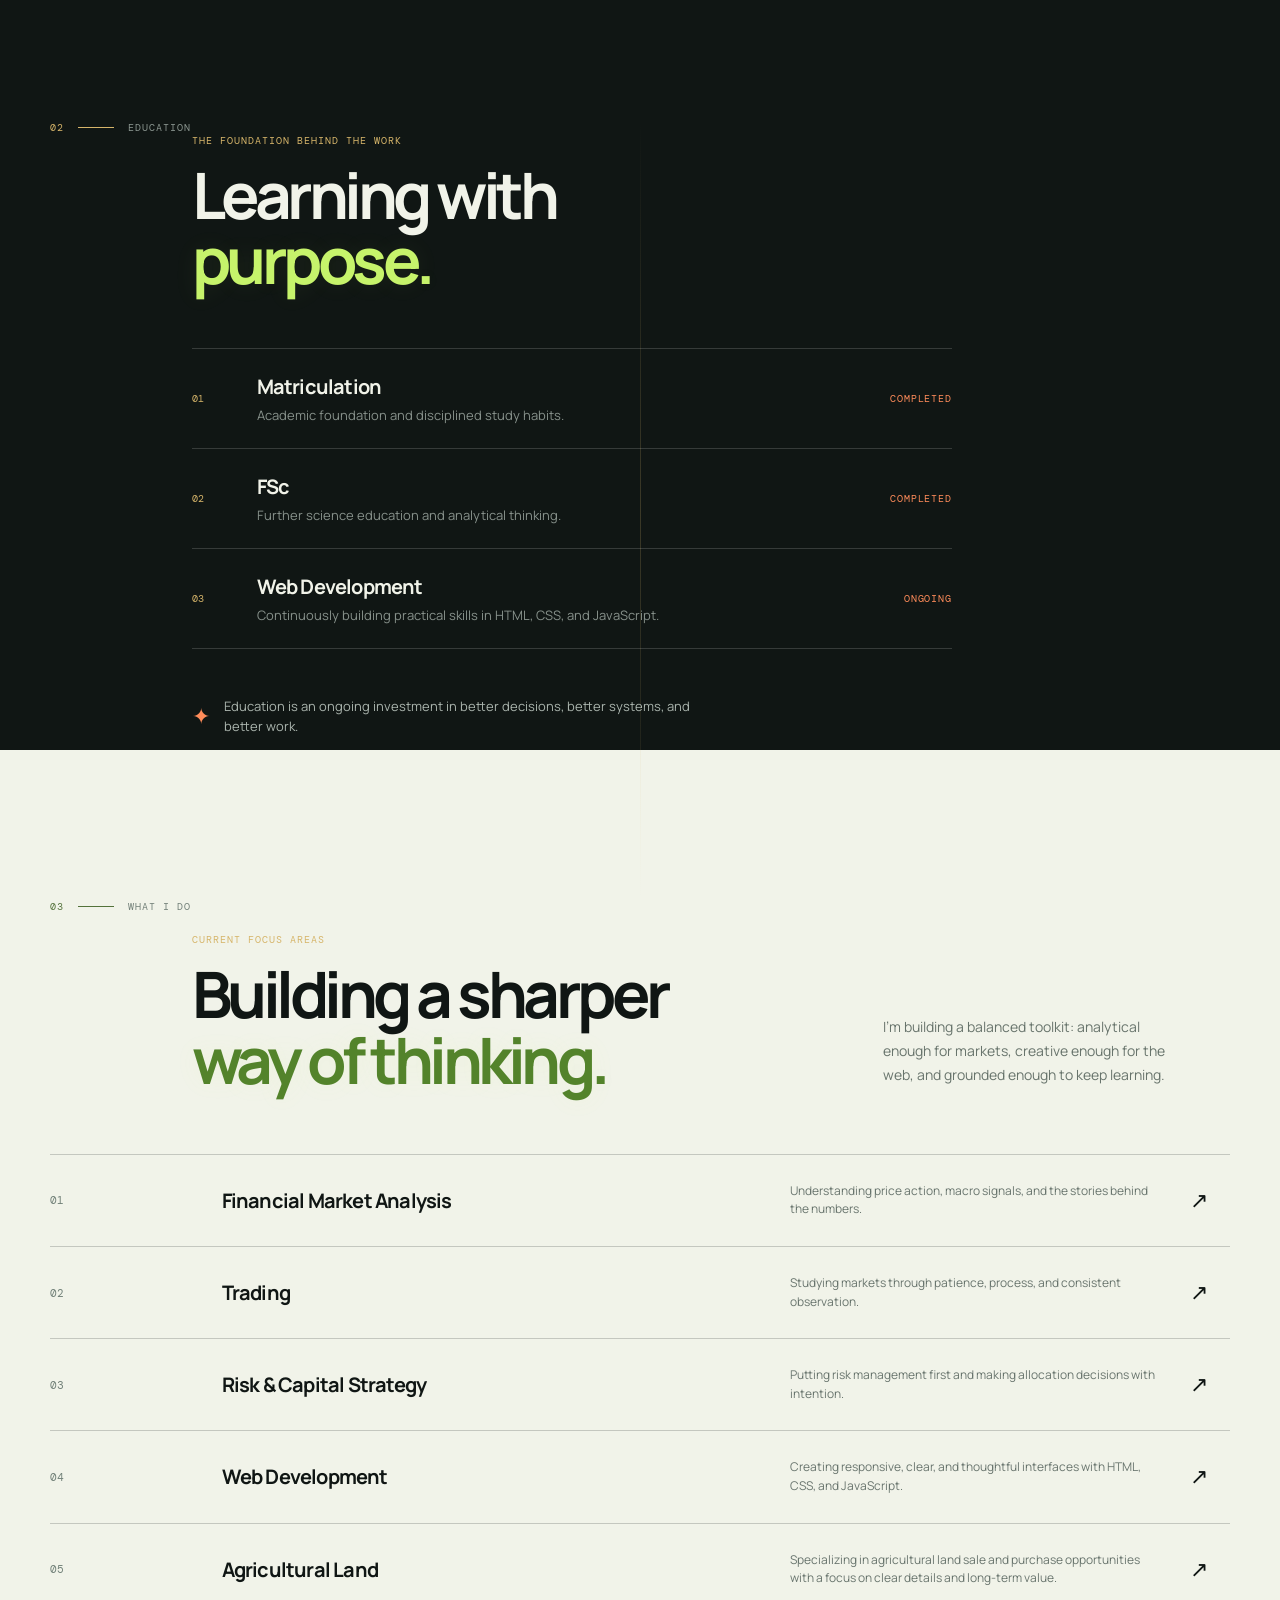
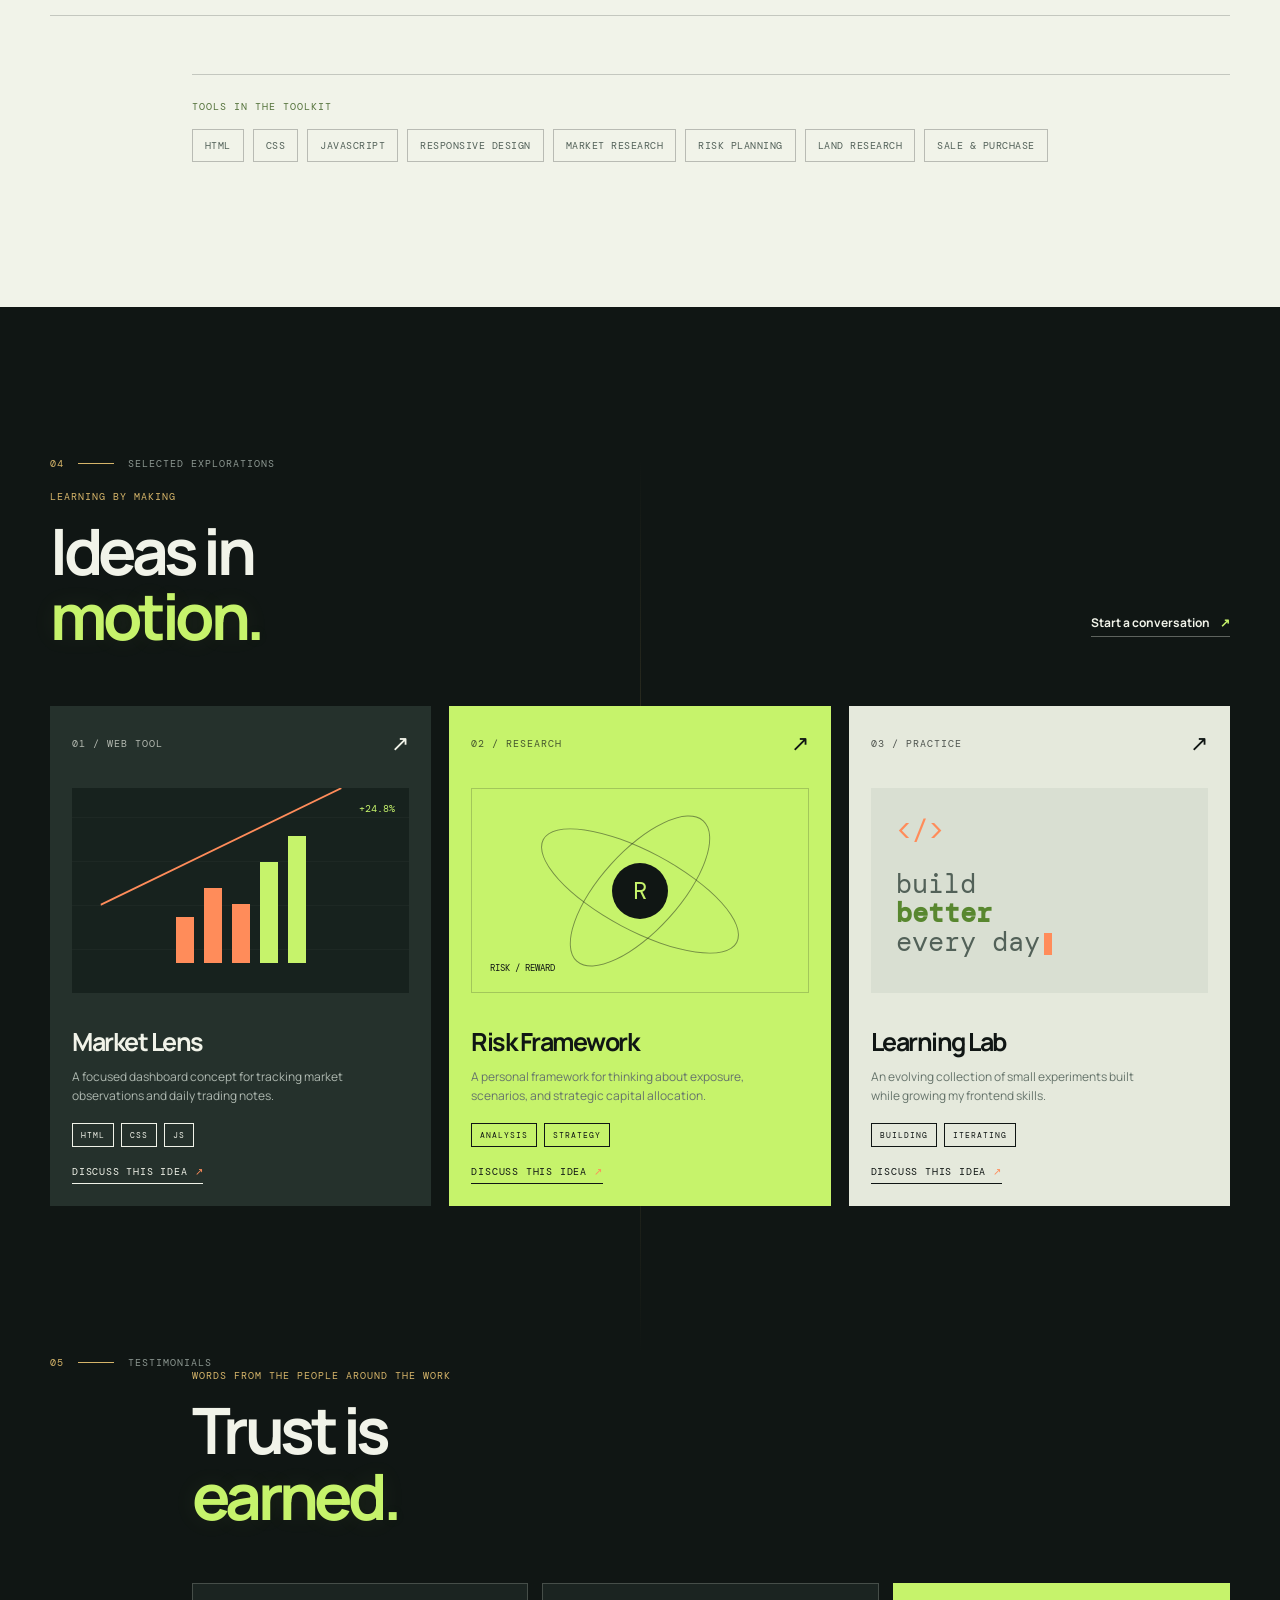
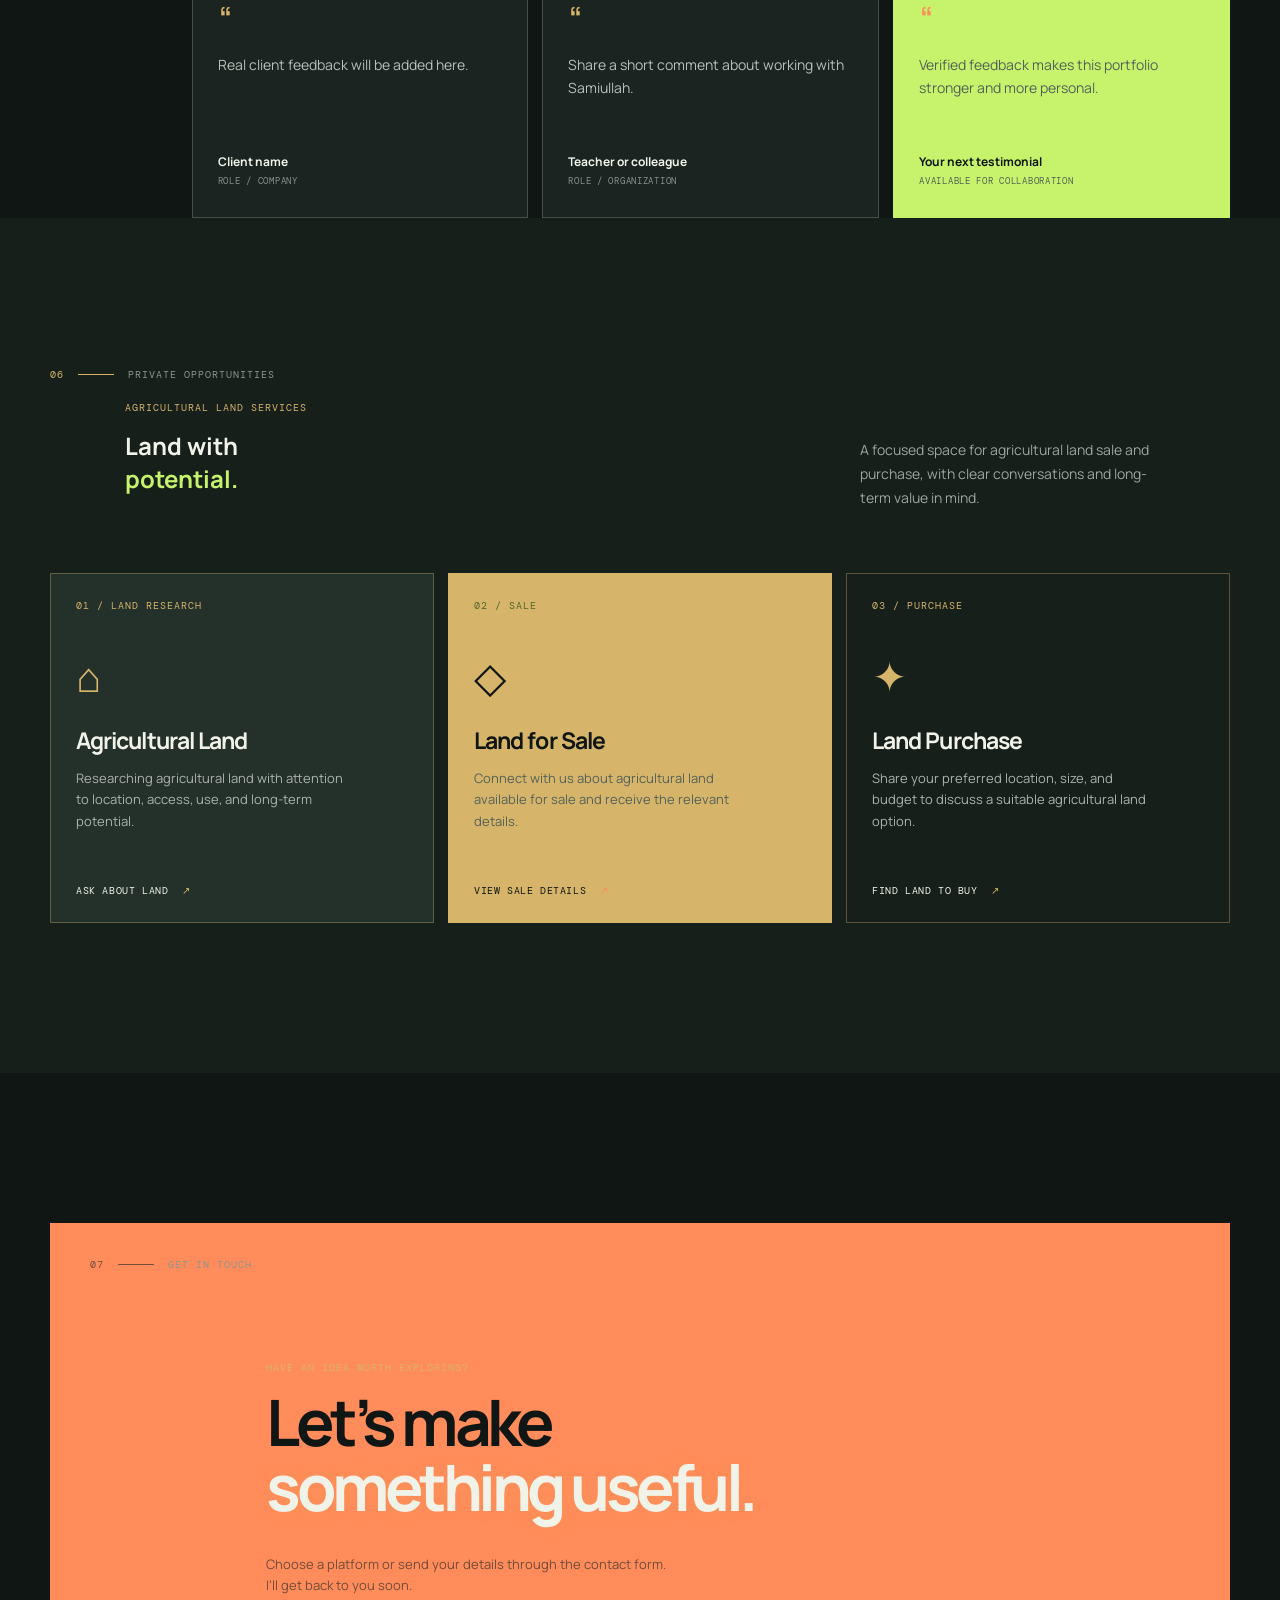
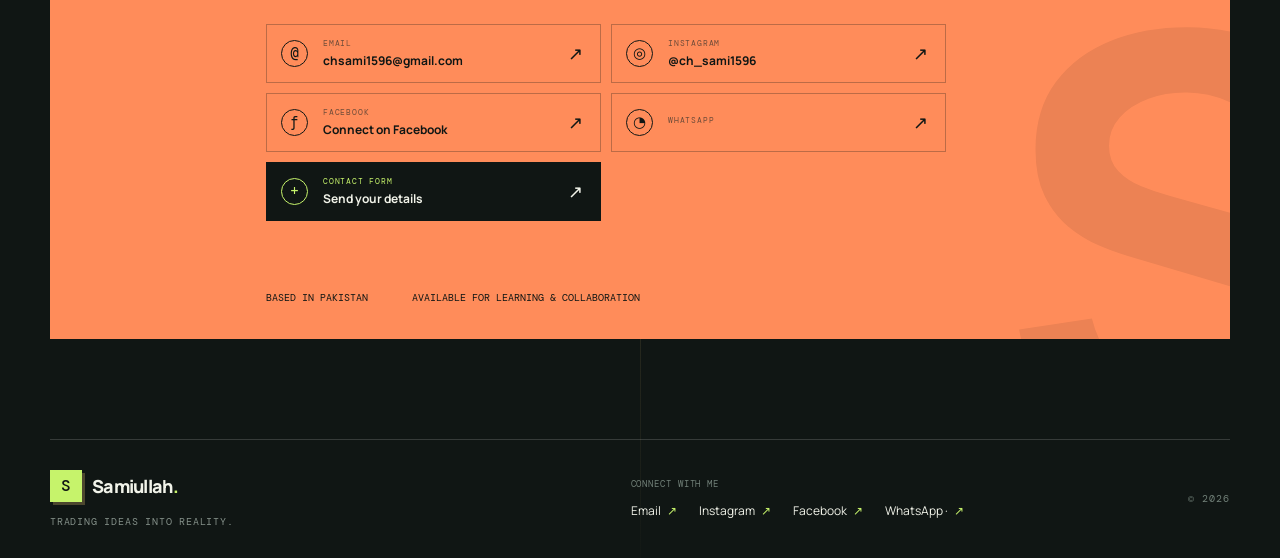
==== commit a4340634: "index.html added" ====
--- a/index.html
+++ b/index.html
@@ -139,12 +139,12 @@
       </section>
 
       <section class="contact section-space" id="contact">
-        <div class="contact-panel reveal"><div class="section-kicker"><span>07</span><span class="line"></span><span>Get in touch</span></div><div class="contact-content"><p class="overline">Have an idea worth exploring?</p><h2>Let’s make<br /><em>something useful.</em></h2><p class="contact-copy">Choose a platform or send your details through the contact form. I’ll get back to you soon.</p><div class="contact-links"><a class="contact-link contact-trigger" data-contact="email" href="#whatsapp-form"><span class="contact-link-icon">@</span><span><small>Email</small><strong>chsami1596@gmail.com</strong></span><b>↗</b></a><a class="contact-link contact-trigger" data-contact="instagram" href="#whatsapp-form"><span class="contact-link-icon">◎</span><span><small>Instagram</small><strong>@ch_sami1596</strong></span><b>↗</b></a><a class="contact-link contact-trigger" data-contact="facebook" href="#whatsapp-form"><span class="contact-link-icon">f</span><span><small>Facebook</small><strong>Connect on Facebook</strong></span><b>↗</b></a><a class="contact-link contact-trigger" data-contact="whatsapp" href="#whatsapp-form"><span class="contact-link-icon">◔</span><span><small>WhatsApp</small><strong>03291504030</strong></span><b>↗</b></a><a class="contact-link contact-trigger contact-link-form" data-contact="whatsapp" href="#whatsapp-form"><span class="contact-link-icon">+</span><span><small>Contact form</small><strong>Send your details</strong></span><b>↗</b></a></div><div class="contact-meta"><span>Based in Pakistan</span><span>Available for learning & collaboration</span></div></div></div>
+        <div class="contact-panel reveal"><div class="section-kicker"><span>07</span><span class="line"></span><span>Get in touch</span></div><div class="contact-content"><p class="overline">Have an idea worth exploring?</p><h2>Let’s make<br /><em>something useful.</em></h2><p class="contact-copy">Choose a platform or send your details through the contact form. I’ll get back to you soon.</p><div class="contact-links"><a class="contact-link contact-trigger" data-contact="email" href="#whatsapp-form"><span class="contact-link-icon">@</span><span><small>Email</small><strong>chsami1596@gmail.com</strong></span><b>↗</b></a><a class="contact-link contact-trigger" data-contact="instagram" href="#whatsapp-form"><span class="contact-link-icon">◎</span><span><small>Instagram</small><strong>@ch_sami1596</strong></span><b>↗</b></a><a class="contact-link contact-trigger" data-contact="facebook" href="#whatsapp-form"><span class="contact-link-icon">f</span><span><small>Facebook</small><strong>Connect on Facebook</strong></span><b>↗</b></a><a class="contact-link contact-trigger" data-contact="whatsapp" href="#whatsapp-form"><span class="contact-link-icon">◔</span><span><small>WhatsApp</small><strong></strong></span><b>↗</b></a><a class="contact-link contact-trigger contact-link-form" data-contact="whatsapp" href="#whatsapp-form"><span class="contact-link-icon">+</span><span><small>Contact form</small><strong>Send your details</strong></span><b>↗</b></a></div><div class="contact-meta"><span>Based in Pakistan</span><span>Available for learning & collaboration</span></div></div></div>
       </section>
     </main>
     <footer class="site-footer">
       <div class="footer-brand"><a class="brand" href="#top"><span class="brand-mark">S</span><span>Samiullah<span class="brand-dot">.</span></span></a><p>Trading ideas into reality.</p></div>
-      <div class="footer-contact"><span class="footer-label">Connect with me</span><div class="footer-links"><a class="contact-trigger" data-contact="email" href="#whatsapp-form">Email <span>↗</span></a><a class="contact-trigger" data-contact="instagram" href="#whatsapp-form">Instagram <span>↗</span></a><a class="contact-trigger" data-contact="facebook" href="#whatsapp-form">Facebook <span>↗</span></a><a class="contact-trigger" data-contact="whatsapp" href="#whatsapp-form">WhatsApp · 03291504030 <span>↗</span></a></div></div>
+      <div class="footer-contact"><span class="footer-label">Connect with me</span><div class="footer-links"><a class="contact-trigger" data-contact="email" href="#whatsapp-form">Email <span>↗</span></a><a class="contact-trigger" data-contact="instagram" href="#whatsapp-form">Instagram <span>↗</span></a><a class="contact-trigger" data-contact="facebook" href="#whatsapp-form">Facebook <span>↗</span></a><a class="contact-trigger" data-contact="whatsapp" href="#whatsapp-form">WhatsApp · <span>↗</span></a></div></div>
       <span class="footer-year">© <span id="year"></span></span>
     </footer>
   </div>
--- a/style.css
+++ b/style.css
@@ -26,3 +26,88 @@
 @media (max-width: 800px) { .site-footer { display: block; }.footer-contact { margin-top: 30px; }.footer-links { gap: 15px; }.footer-year { display: block; margin-top: 25px; }.contact-links { grid-template-columns: 1fr; }.contact-copy { margin-top: 18px; } }
 .modal { position: fixed; inset: 0; z-index: 30; display: grid; place-items: center; padding: 24px; visibility: hidden; opacity: 0; transition: opacity .25s ease, visibility .25s ease; }.modal.is-open { visibility: visible; opacity: 1; }.modal-backdrop { position: absolute; inset: 0; background: rgba(8,12,11,.78); backdrop-filter: blur(8px); }.modal-card { position: relative; width: min(100%, 560px); max-height: calc(100vh - 48px); overflow-y: auto; padding: 38px; background: var(--paper); color: var(--ink); transform: translateY(14px); transition: transform .25s ease; }.modal.is-open .modal-card { transform: translateY(0); }.modal-close { position: absolute; top: 18px; right: 20px; border: 0; background: transparent; color: var(--ink); font: 32px/1 var(--display); cursor: pointer; }.modal-card h2 { margin: 12px 0 14px; font-size: clamp(36px, 5vw, 56px); line-height: 1; letter-spacing: -.07em; }.modal-card h2 em { color: #53832b; }.modal-intro { max-width: 390px; margin: 0 0 26px; color: #68746c; font-size: 13px; line-height: 1.6; }.modal-card form { display: grid; gap: 16px; }.modal-card label { display: grid; gap: 7px; color: #536159; font: 10px var(--mono); letter-spacing: .08em; text-transform: uppercase; }.modal-card input, .modal-card textarea { width: 100%; border: 1px solid #b8c1b5; border-radius: 0; padding: 12px; outline: none; background: #fbfcf7; color: var(--ink); font: 13px var(--display); resize: vertical; }.modal-card input:focus, .modal-card textarea:focus { border-color: #53832b; box-shadow: 0 0 0 3px rgba(83,131,43,.13); }.form-row { display: grid; grid-template-columns: 1fr 1fr; gap: 14px; }.modal-card .button { border: 0; justify-content: center; cursor: pointer; margin-top: 4px; }.modal-open { overflow: hidden; }
 @media (max-width: 520px) { .modal-card { padding: 30px 20px 22px; }.form-row { grid-template-columns: 1fr; gap: 16px; } }
+.header-actions { display: flex; align-items: center; gap: 20px; }
+.theme-toggle { display: grid; place-items: center; width: 32px; height: 32px; padding: 0; border: 1px solid rgba(241,243,233,.28); background: transparent; color: var(--paper); cursor: pointer; font: 16px var(--mono); transition: color .2s, border-color .2s, background .2s; }
+.theme-toggle:hover { color: var(--green); border-color: var(--green); }
+.button-dark { background: var(--ink); color: var(--paper); }
+.profile-actions { display: flex; align-items: center; gap: 14px; margin-top: 28px; }
+.profile-actions .button { padding: 12px 15px; }
+.profile-actions > span { color: #87918b; font: 9px var(--mono); text-transform: uppercase; letter-spacing: .06em; }
+.toolkit { margin: 58px 0 0 12%; padding-top: 25px; border-top: 1px solid rgba(16,22,20,.2); }
+.toolkit .overline { color: #54723b; }
+.toolkit-list { display: flex; flex-wrap: wrap; gap: 9px; margin-top: 16px; }
+.toolkit-list span { padding: 9px 12px; border: 1px solid rgba(16,22,20,.25); color: #536159; font: 10px var(--mono); text-transform: uppercase; letter-spacing: .05em; }
+.project-link { display: inline-flex; align-items: center; gap: 7px; margin-top: 18px; color: inherit; font: 10px var(--mono); text-transform: uppercase; letter-spacing: .08em; border-bottom: 1px solid currentColor; padding-bottom: 5px; }
+.project-link span { color: var(--orange); }
+body.light-theme { --ink: #f1f3e9; --ink-soft: #e5e9dc; --paper: #101614; --paper-deep: #dfe5d5; --line: rgba(16,22,20,.17); --muted: #68746c; }
+body.light-theme .theme-toggle { border-color: rgba(16,22,20,.28); }
+body.light-theme .theme-toggle:hover { border-color: #53832b; }
+body.light-theme .hero-intro, body.light-theme .about-columns, body.light-theme .quote p { color: #536159; }
+body.light-theme .desktop-nav { color: #68746c; }
+body.light-theme .floating-note { box-shadow: 8px 8px 0 rgba(241,243,233,.8); }
+body.light-theme .project-card-dark { background: #d7dfd0; }
+body.light-theme .mini-dashboard { background: #c7d2c3; }
+body.light-theme .contact-link-form { background: #101614; color: #f1f3e9; }
+body.light-theme .modal-backdrop { background: rgba(8,12,11,.55); }
+@media (max-width: 800px) { .header-actions { gap: 12px; }.profile-actions { align-items: flex-start; flex-direction: column; }.toolkit { margin-left: 0; } }
+.education-content { padding-left: 12%; }
+.education-list { max-width: 760px; margin-top: 55px; border-top: 1px solid rgba(241,243,233,.17); }
+.education-item { display: grid; grid-template-columns: 45px 1fr auto; gap: 20px; align-items: center; padding: 24px 0; border-bottom: 1px solid rgba(241,243,233,.17); }
+.education-number, .education-status { color: var(--green); font: 10px var(--mono); letter-spacing: .08em; text-transform: uppercase; }
+.education-item h3 { margin: 0; font-size: 20px; letter-spacing: -.04em; }
+.education-item p { margin: 6px 0 0; color: #87918b; font-size: 13px; }
+.education-status { color: var(--orange); }
+.education-note { display: flex; gap: 14px; align-items: center; max-width: 500px; margin-top: 34px; color: #aab4ad; font-size: 13px; line-height: 1.6; }
+.education-note > span { color: var(--orange); font-size: 22px; }
+body:not(.light-theme) .education, body:not(.light-theme) .projects, body:not(.light-theme) .contact { position: relative; }
+body:not(.light-theme) .education:before, body:not(.light-theme) .projects:before, body:not(.light-theme) .contact:before { content: ''; position: absolute; left: 50%; width: 1px; height: 100%; background: linear-gradient(transparent, rgba(214,181,106,.22), transparent); pointer-events: none; }
+body { --gold: #d6b56a; }
+.overline { color: var(--gold); }
+.hero h1 em, h2 em { color: var(--green); text-shadow: 0 0 24px rgba(198,243,107,.08); }
+.brand-mark { box-shadow: 3px 3px 0 rgba(214,181,106,.3); }
+.section-kicker { color: var(--gold); }
+.section-kicker .line { background: var(--gold); }
+.education .section-kicker, .education .education-number { color: var(--gold); }
+.education .section-kicker .line { background: var(--gold); }
+.education-item:hover { background: linear-gradient(90deg, rgba(214,181,106,.08), transparent); }
+@media (max-width: 800px) { .education-content { padding-left: 0; }.education-list { margin-top: 38px; }.education-item { grid-template-columns: 32px 1fr; gap: 12px; }.education-status { grid-column: 2; }.education-note { margin-top: 26px; } body:not(.light-theme) .education:before, body:not(.light-theme) .projects:before, body:not(.light-theme) .contact:before { display: none; } }
+.testimonials-content { padding-left: 12%; }
+.testimonial-grid { display: grid; grid-template-columns: repeat(3, 1fr); gap: 14px; margin-top: 55px; }
+.testimonial-card { min-height: 235px; padding: 25px; border: 1px solid rgba(241,243,233,.2); background: rgba(37,49,44,.55); }
+.testimonial-card p { min-height: 78px; margin: 12px 0 22px; color: #b7c0b9; font-size: 14px; line-height: 1.65; }
+.quote-mark { color: var(--gold); font-size: 40px; line-height: .6; }
+.testimonial-card strong, .testimonial-card small { display: block; }
+.testimonial-card strong { font-size: 12px; }
+.testimonial-card small { margin-top: 5px; color: #87918b; font: 9px var(--mono); letter-spacing: .08em; text-transform: uppercase; }
+.testimonial-card-accent { background: var(--green); color: var(--ink); border-color: var(--green); }
+.testimonial-card-accent p, .testimonial-card-accent small { color: #536159; }
+.testimonial-card-accent .quote-mark { color: var(--orange); }
+body.light-theme .testimonial-card { border-color: rgba(16,22,20,.18); background: rgba(255,255,255,.52); }
+body.light-theme .testimonial-card p { color: #536159; }
+@media (max-width: 800px) { .testimonials-content { padding-left: 0; }.testimonial-grid { grid-template-columns: 1fr; margin-top: 38px; } }
+.business { width: 100%; max-width: none; padding: 150px max(48px, calc((100% - 1180px) / 2)); background: #171f1b; color: var(--paper); }
+.business .section-kicker { max-width: 1180px; margin-inline: auto; }
+.business-header { display: flex; justify-content: space-between; align-items: end; gap: 40px; max-width: 1030px; margin: 20px auto 58px; }
+.business-header h2 { margin-top: 15px; }
+.business-header .section-aside { margin: 0 0 5px; color: #9ba69e; }
+.business-grid { display: grid; grid-template-columns: repeat(3, 1fr); gap: 14px; max-width: 1180px; margin-inline: auto; }
+.business-card { min-height: 350px; display: flex; flex-direction: column; padding: 25px; border: 1px solid rgba(214,181,106,.35); transition: transform .25s ease, box-shadow .25s ease; }
+.business-card:hover { transform: translateY(-6px); box-shadow: 0 18px 35px rgba(0,0,0,.2); }
+.business-card-dark { background: #24302a; }
+.business-card-gold { background: var(--gold); color: var(--ink); border-color: var(--gold); }
+.business-card-outline { background: transparent; }
+.business-index { color: var(--gold); font: 10px var(--mono); letter-spacing: .1em; }
+.business-card-gold .business-index { color: #53652e; }
+.business-icon { margin: 45px 0 25px; color: var(--gold); font: 42px/1 Arial, sans-serif; }
+.business-card-gold .business-icon { color: var(--ink); }
+.business-card h3 { margin: 0; font-size: 23px; letter-spacing: -.04em; }
+.business-card p { max-width: 280px; margin: 12px 0 25px; color: #aab4ad; font-size: 13px; line-height: 1.65; }
+.business-card-gold p { color: #536159; }
+.business-card a { margin-top: auto; color: inherit; font: 10px var(--mono); letter-spacing: .06em; text-transform: uppercase; }
+.business-card a span { margin-left: 7px; color: var(--gold); }
+.business-card-gold a span { color: var(--orange); }
+body.light-theme .business { background: #e0e7db; color: var(--ink); }
+body.light-theme .business-card-dark { background: #cdd8c9; }
+body.light-theme .business-card-outline { border-color: rgba(16,22,20,.3); }
+body.light-theme .business-card p { color: #536159; }
+@media (max-width: 800px) { .business { padding: 100px 20px; }.business-header { display: block; margin-bottom: 38px; }.business-header .section-aside { margin-top: 28px; }.business-grid { grid-template-columns: 1fr; } .business-card { min-height: 310px; } }
